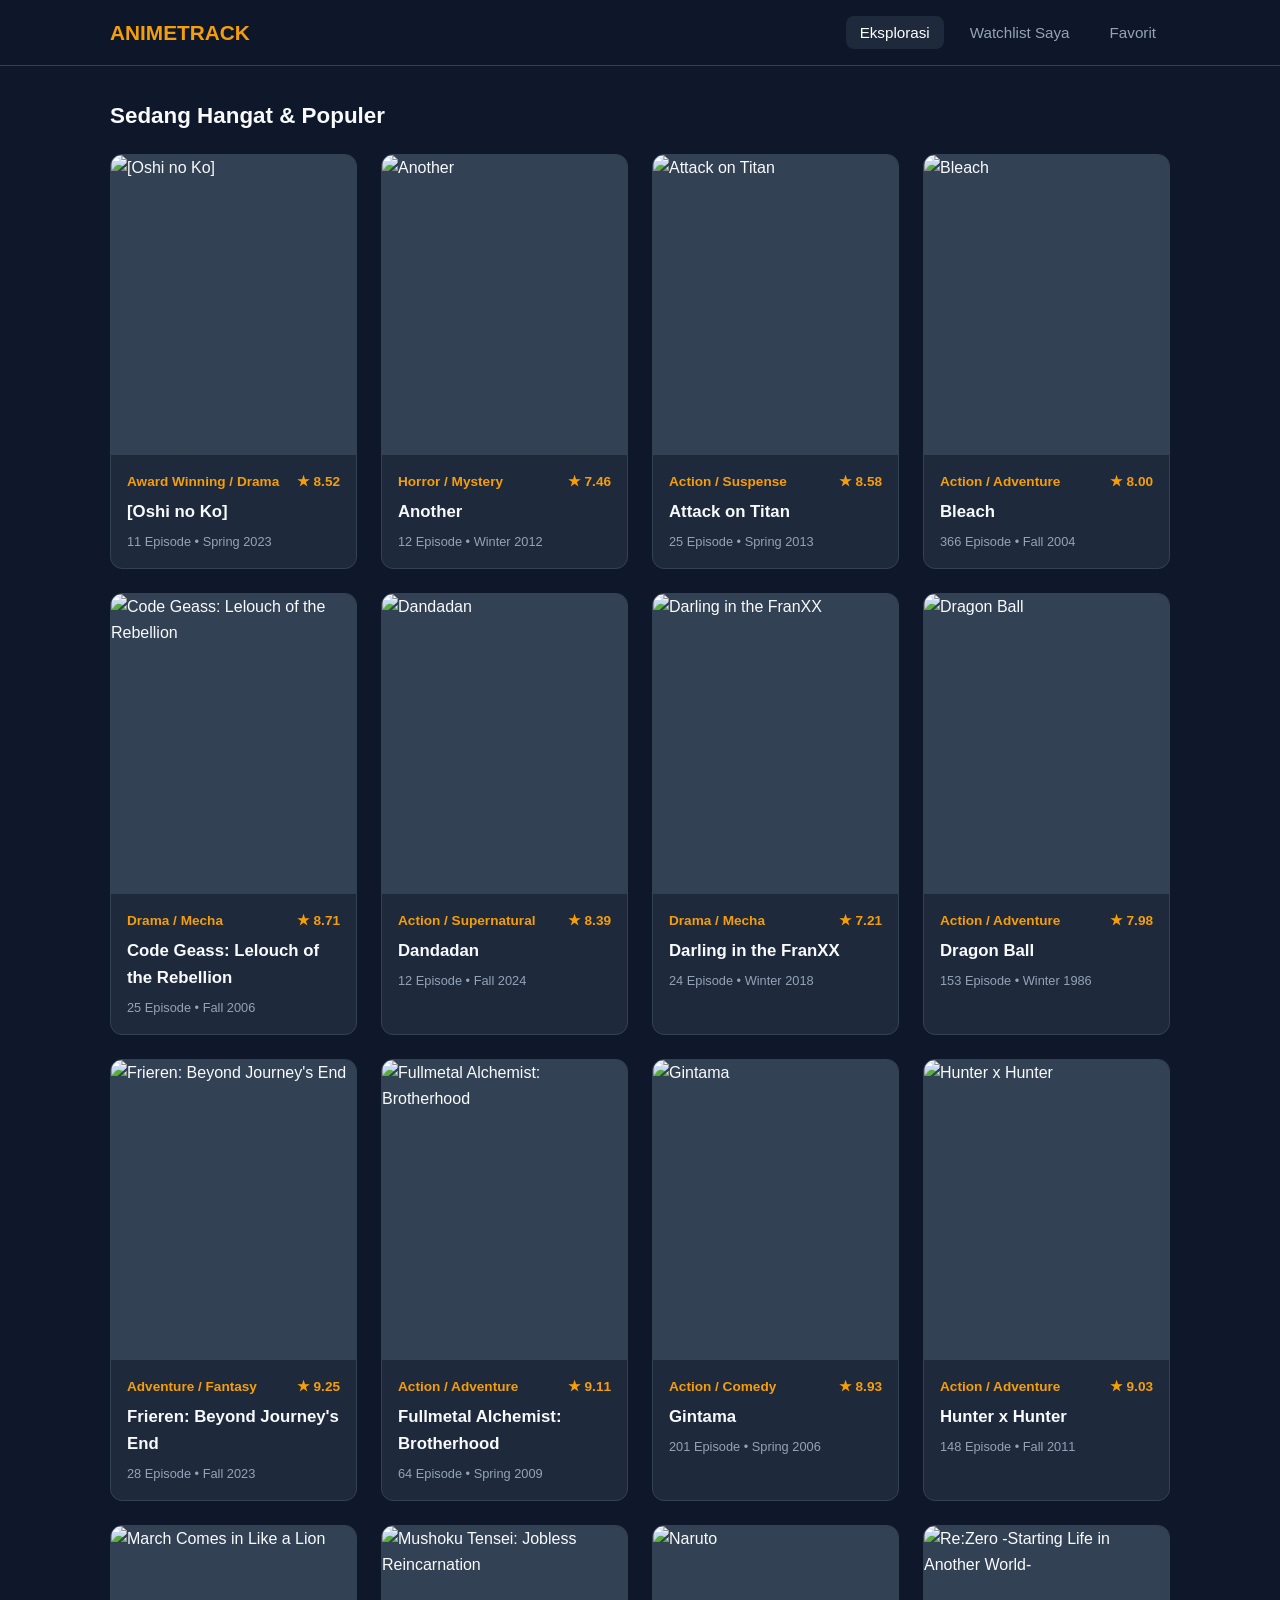
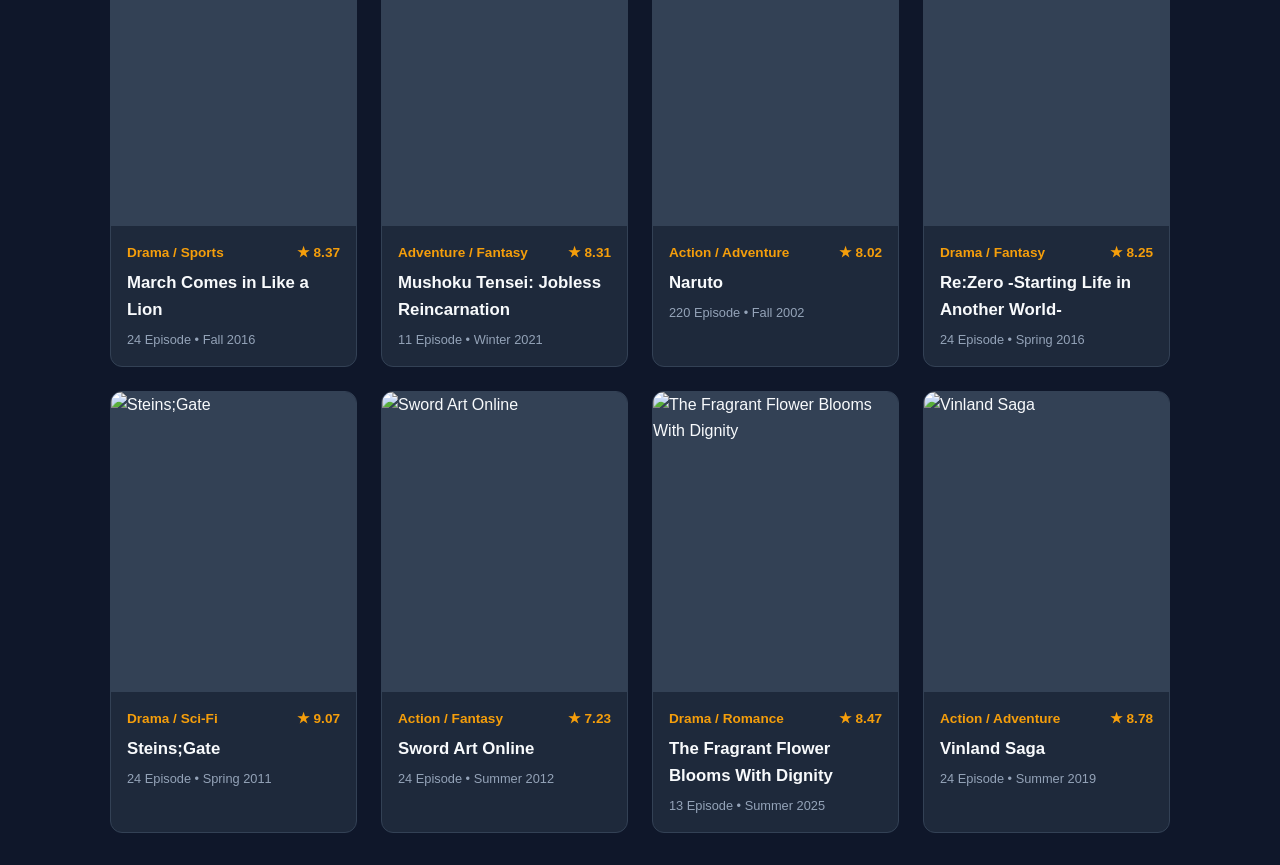
==== watchlist-tracker/index.html @ 8bd9f20f "Hapus Favorit + Rapihin" ====
<!DOCTYPE html>
<html lang="id">
<head>
  <meta charset="UTF-8">
  <meta name="viewport" content="width=device-width, initial-scale=1.0">
  <title>Watchlist Tracker - Eksplorasi</title>
  <link rel="stylesheet" href="css/style.css">
</head>
<body>

  <nav class="navbar">
    <div class="nav-container">
      <a href="index.html" class="nav-logo">ANIMETRACK</a>
      <ul class="nav-links">
        <li><a href="index.html" class="active">Eksplorasi</a></li>
        <li><a href="watchlist.html">Watchlist Saya</a></li>
       <li><a href="favorit.html">Favorit</a></li>
      </ul>
    </div>
  </nav>

  <main class="main-container">
    <h2 class="section-title">Sedang Hangat & Populer</h2>
    
    <div class="media-grid">
      <!-- Item 1 -->
       <div class="media-card">
        <img src="https://i.pinimg.com/736x/aa/77/c6/aa77c66dd9384df19418d5dedf07f4fb.jpg" alt="[Oshi no Ko]" class="media-poster">
        <div class="media-info">
          <div class="media-meta">
            <span>Award Winning / Drama</span>
            <span>★ 8.52</span>
          </div>
          <h3 class="media-title">[Oshi no Ko]</h3>
          <p class="media-genre">11 Episode • Spring 2023</p>
        </div>
      </div>

      <!-- Item 2 -->
       <div class="media-card">
        <img src="https://i.pinimg.com/1200x/be/28/8d/be288d036d93e00086b3f38eedee2e8c.jpg" alt="Another" class="media-poster">
        <div class="media-info">
          <div class="media-meta">
            <span>Horror / Mystery</span>
            <span>★ 7.46</span>
          </div>
          <h3 class="media-title">Another</h3>
          <p class="media-genre">12 Episode • Winter 2012</p>
        </div>
      </div>

      <!-- Item 3 -->
       <div class="media-card">
        <img src="https://i.pinimg.com/1200x/c9/09/17/c90917b30601fc190276231ed437443e.jpg" alt="Attack on Titan" class="media-poster">
        <div class="media-info">
          <div class="media-meta">
            <span>Action / Suspense</span>
            <span>★ 8.58</span>
          </div>
          <h3 class="media-title">Attack on Titan</h3>
          <p class="media-genre">25 Episode • Spring 2013</p>
        </div>
      </div>

      <!-- Item 4 -->
       <div class="media-card">
        <img src="https://i.pinimg.com/736x/a4/ab/91/a4ab910abacbc21761ae5658cbaa50c5.jpg" alt="Bleach" class="media-poster">
        <div class="media-info">
          <div class="media-meta">
            <span>Action / Adventure</span>
            <span>★ 8.00</span>
          </div>
          <h3 class="media-title">Bleach</h3>
          <p class="media-genre">366 Episode • Fall 2004</p>
        </div>
      </div>

      <!-- Item 5 -->
       <div class="media-card">
        <img src="https://i.pinimg.com/736x/56/cb/31/56cb31e518b64ea71a60ab7f1210f60e.jpg" alt="Code Geass: Lelouch of the Rebellion" class="media-poster">
        <div class="media-info">
          <div class="media-meta">
            <span>Drama / Mecha</span>
            <span>★ 8.71</span>
          </div>
          <h3 class="media-title">Code Geass: Lelouch of the Rebellion</h3>
          <p class="media-genre">25 Episode • Fall 2006</p>
        </div>
      </div>

      <!-- Item 6 -->
       <div class="media-card">
        <img src="https://i.pinimg.com/736x/06/a6/24/06a62478132be7ed557ae27b14ae2fba.jpg" alt="Dandadan" class="media-poster">
        <div class="media-info">
          <div class="media-meta">
            <span>Action / Supernatural</span>
            <span>★ 8.39</span>
          </div>
          <h3 class="media-title">Dandadan</h3>
          <p class="media-genre">12 Episode • Fall 2024</p>
        </div>
      </div>

      <!-- Item 7 -->
       <div class="media-card">
        <img src="https://i.pinimg.com/736x/b8/52/b8/b852b8404c5437735741cf02159118e3.jpg" alt="Darling in the FranXX" class="media-poster">
        <div class="media-info">
          <div class="media-meta">
            <span>Drama / Mecha</span>
            <span>★ 7.21</span>
          </div>
          <h3 class="media-title">Darling in the FranXX</h3>
          <p class="media-genre">24 Episode • Winter 2018</p>
        </div>
      </div>

      <!-- Item 8 -->
       <div class="media-card">
        <img src="https://i.pinimg.com/1200x/92/b3/95/92b395bf405dcec2c942de65a085e041.jpg" alt="Dragon Ball" class="media-poster">
        <div class="media-info">
          <div class="media-meta">
            <span>Action / Adventure</span>
            <span>★ 7.98</span>
          </div>
          <h3 class="media-title">Dragon Ball</h3>
          <p class="media-genre">153 Episode • Winter 1986</p>
        </div>
      </div>

      <!-- Item 9 -->
       <div class="media-card">
        <img src="https://i.pinimg.com/736x/ae/b8/1e/aeb81e901a22cd9b814671e1a4007c79.jpg" alt="Frieren: Beyond Journey's End" class="media-poster">
        <div class="media-info">
          <div class="media-meta">
            <span>Adventure / Fantasy</span>
            <span>★ 9.25</span>
          </div>
          <h3 class="media-title">Frieren: Beyond Journey's End</h3>
          <p class="media-genre">28 Episode • Fall 2023</p>
        </div>
      </div>

      <!-- Item 10 -->
       <div class="media-card">
        <img src="https://i.pinimg.com/1200x/3c/e4/5f/3ce45fd76df1d0a9b7b001cceb9e6c92.jpg" alt="Fullmetal Alchemist: Brotherhood" class="media-poster">
        <div class="media-info">
          <div class="media-meta">
            <span>Action / Adventure</span>
            <span>★ 9.11</span>
          </div>
          <h3 class="media-title">Fullmetal Alchemist: Brotherhood</h3>
          <p class="media-genre">64 Episode • Spring 2009</p>
        </div>
      </div>

      <!-- Item 11 -->
       <div class="media-card">
        <img src="https://i.pinimg.com/1200x/6c/6e/a9/6c6ea9de2cdd9e11488a8279fb45b792.jpg" alt="Gintama" class="media-poster">
        <div class="media-info">
          <div class="media-meta">
            <span>Action / Comedy</span>
            <span>★ 8.93</span>
          </div>
          <h3 class="media-title">Gintama</h3>
          <p class="media-genre">201 Episode • Spring 2006</p>
        </div>
      </div>

       <!-- Item 12 -->
       <div class="media-card">
        <img src="https://i.pinimg.com/736x/c8/fc/d4/c8fcd46fd43e340af7e74c7443515e2c.jpg" alt="Hunter x Hunter" class="media-poster">
        <div class="media-info">
          <div class="media-meta">
            <span>Action / Adventure</span>
            <span>★ 9.03</span>
          </div>
          <h3 class="media-title">Hunter x Hunter</h3>
          <p class="media-genre">148 Episode • Fall 2011</p>
        </div>
      </div>

      <!-- Item 13 -->
      <div class="media-card">
        <img src="https://i.pinimg.com/736x/48/2d/38/482d38b4f2131005b533d2ee5f79e6d3.jpg" alt="March Comes in Like a Lion" class="media-poster">
        <div class="media-info">
          <div class="media-meta">
            <span>Drama / Sports</span>
            <span>★ 8.37</span>
          </div>
          <h3 class="media-title">March Comes in Like a Lion</h3>
          <p class="media-genre">24 Episode • Fall 2016</p>
        </div>
      </div>

      <!-- Item 14 -->
       <div class="media-card">
        <img src="https://i.pinimg.com/736x/00/19/a9/0019a9784160259e87c54f0774e22974.jpg" alt="Mushoku Tensei: Jobless Reincarnation" class="media-poster">
        <div class="media-info">
          <div class="media-meta">
            <span>Adventure / Fantasy</span>
            <span>★ 8.31</span>
          </div>
          <h3 class="media-title">Mushoku Tensei: Jobless Reincarnation</h3>
          <p class="media-genre">11 Episode • Winter 2021</p>
        </div>
      </div>
       
      <!-- Item 15 -->
       <div class="media-card">
        <img src="https://i.pinimg.com/736x/43/d6/7b/43d67b0ac2bed4de021646eb3ead2028.jpg" alt="Naruto" class="media-poster">
        <div class="media-info">
          <div class="media-meta">
            <span>Action / Adventure</span>
            <span>★ 8.02</span>
          </div>
          <h3 class="media-title">Naruto</h3>
          <p class="media-genre">220 Episode • Fall 2002</p>
        </div>
      </div>

      <!-- Item 16 -->
       <div class="media-card">
        <img src="https://i.pinimg.com/736x/9c/00/8a/9c008a2fa5d15280a18b0bf271efa182.jpg" alt="Re:Zero -Starting Life in Another World-" class="media-poster">
        <div class="media-info">
          <div class="media-meta">
            <span>Drama / Fantasy</span>
            <span>★ 8.25</span>
          </div>
          <h3 class="media-title">Re:Zero -Starting Life in Another World-</h3>
          <p class="media-genre">24 Episode • Spring 2016</p>
        </div>
      </div>

      <!-- Item 17 -->
       <div class="media-card">
        <img src="https://i.pinimg.com/736x/3e/d0/84/3ed0849928323ed387555b4b8f4c7301.jpg" alt="Steins;Gate" class="media-poster">
        <div class="media-info">
          <div class="media-meta">
            <span>Drama / Sci-Fi</span>
            <span>★ 9.07</span>
          </div>
          <h3 class="media-title">Steins;Gate</h3>
          <p class="media-genre">24 Episode • Spring 2011</p>
        </div>
      </div>

      <!-- Item 18 -->
       <div class="media-card">
        <img src="https://i.pinimg.com/1200x/c6/d7/b8/c6d7b84d4582a1d3e6dd4be9d12de5ee.jpg" alt="Sword Art Online" class="media-poster">
        <div class="media-info">
          <div class="media-meta">
            <span>Action / Fantasy</span>
            <span>★ 7.23</span>
          </div>
          <h3 class="media-title">Sword Art Online</h3>
          <p class="media-genre">24 Episode • Summer 2012</p>
        </div>
      </div>

      <!-- Item 19 -->
       <div class="media-card">
        <img src="https://i.pinimg.com/736x/14/5d/aa/145daaad63b29b5d62d098ceecbc3e0e.jpg" alt="The Fragrant Flower Blooms With Dignity" class="media-poster">
        <div class="media-info">
          <div class="media-meta">
            <span>Drama / Romance</span>
            <span>★ 8.47</span>
          </div>
          <h3 class="media-title">The Fragrant Flower Blooms With Dignity</h3>
          <p class="media-genre">13 Episode • Summer 2025</p>
        </div>
      </div>

      <!-- Item 20 -->
       <div class="media-card">
        <img src="https://i.pinimg.com/736x/15/fa/c7/15fac7573576bc7579f95f52d6b31401.jpg" alt="Vinland Saga" class="media-poster">
        <div class="media-info">
          <div class="media-meta">
            <span>Action / Adventure</span>
            <span>★ 8.78</span>
          </div>
          <h3 class="media-title">Vinland Saga</h3>
          <p class="media-genre">24 Episode • Summer 2019</p>
        </div>
      </div>

    </div>
  </main>

</body>
</html>
---- watchlist-tracker/css/style.css ----
:root {
  --bg-body: #0f172a;
  --bg-card: #1e293b;
  --bg-card-hover: #334155;
  --primary: #f59e0b;
  --primary-hover: #d97706;
  --text-main: #f8fafc;
  --text-muted: #94a3b8;
  --border: #334155;
  --status-watching: #38bdf8;
  --status-completed: #4ade80;
  --status-plan: #a78bfa;
  --radius: 12px;
}

* {
  margin: 0;
  padding: 0;
  box-sizing: border-box;
  font-family: -apple-system, BlinkMacSystemFont, "Segoe UI", Roboto, sans-serif;
}

body {
  background-color: var(--bg-body);
  color: var(--text-main);
  line-height: 1.6;
}

/* Navbar */
.navbar {
  background-color: rgba(15, 23, 42, 0.95);
  border-bottom: 1px solid var(--border);
  position: sticky;
  top: 0;
  z-index: 50;
}

.nav-container {
  max-width: 1100px;
  margin: 0 auto;
  padding: 16px 20px;
  display: flex;
  justify-content: space-between;
  align-items: center;
}

.nav-logo {
  font-size: 1.3rem;
  font-weight: 800;
  color: var(--primary);
  text-decoration: none;
}

.nav-links {
  display: flex;
  list-style: none;
  gap: 12px;
}

.nav-links a {
  text-decoration: none;
  color: var(--text-muted);
  font-weight: 500;
  font-size: 0.95rem;
  padding: 8px 14px;
  border-radius: 8px;
  transition: all 0.2s;
}

.nav-links a:hover,
.nav-links a.active {
  color: #fff;
  background-color: var(--bg-card);
}

.main-container {
  max-width: 1100px;
  margin: 32px auto;
  padding: 0 20px;
}

.section-title {
  font-size: 1.4rem;
  font-weight: 700;
  margin-bottom: 20px;
}

/* Card Grid (Katalog) */
.media-grid {
  display: grid;
  grid-template-columns: repeat(auto-fill, minmax(220px, 1fr));
  gap: 24px;
}

.media-card {
  background: var(--bg-card);
  border-radius: var(--radius);
  overflow: hidden;
  border: 1px solid var(--border);
  transition: transform 0.2s, box-shadow 0.2s;
  text-decoration: none;
  color: inherit;
  display: flex;
  flex-direction: column;
}

.media-card:hover {
  transform: translateY(-4px);
  box-shadow: 0 10px 20px rgba(0, 0, 0, 0.3);
}

.media-poster {
  width: 100%;
  height: 300px;
  object-fit: cover;
  background-color: #334155;
}

.media-info {
  padding: 16px;
  flex-grow: 1;
}

.media-meta {
  display: flex;
  justify-content: space-between;
  font-size: 0.85rem;
  color: var(--primary);
  font-weight: 700;
  margin-bottom: 6px;
}

.media-title {
  font-size: 1.05rem;
  font-weight: 600;
  margin-bottom: 6px;
}

.media-genre {
  font-size: 0.8rem;
  color: var(--text-muted);
}

/* Detail Page Layout */
.detail-layout {
  display: grid;
  grid-template-columns: 320px 1fr;
  gap: 36px;
  background: var(--bg-card);
  padding: 32px;
  border-radius: var(--radius);
  border: 1px solid var(--border);
}

.detail-poster {
  width: 100%;
  height: 440px;
  object-fit: cover;
  border-radius: 8px;
}

.detail-title {
  font-size: 2rem;
  font-weight: 800;
  margin-bottom: 8px;
}

.detail-meta-row {
  display: flex;
  gap: 16px;
  font-size: 0.9rem;
  color: var(--text-muted);
  margin-bottom: 20px;
}

.detail-synopsis {
  color: #cbd5e1;
  margin-bottom: 24px;
}

.cast-title {
  font-weight: 600;
  margin-bottom: 12px;
}

.cast-grid {
  display: flex;
  gap: 16px;
  margin-bottom: 28px;
  flex-wrap: wrap;
}

.cast-item {
  font-size: 0.85rem;
  background: #334155;
  padding: 6px 12px;
  border-radius: 20px;
}

/* Table Style (Watchlist) */
.table-container {
  background: var(--bg-card);
  border-radius: var(--radius);
  border: 1px solid var(--border);
  overflow-x: auto;
}

.watchlist-table {
  width: 100%;
  border-collapse: collapse;
  font-size: 0.95rem;
}

.watchlist-table th,
.watchlist-table td {
  padding: 14px 20px;
  border-bottom: 1px solid var(--border);
  text-align: left;
}

.watchlist-table th {
  background: #0f172a;
  color: var(--text-muted);
  font-weight: 600;
}

.status-badge {
  padding: 4px 10px;
  border-radius: 20px;
  font-size: 0.8rem;
  font-weight: 600;
}

.badge-watching { background: rgba(56, 189, 248, 0.15); color: var(--status-watching); }
.badge-completed { background: rgba(74, 222, 128, 0.15); color: var(--status-completed); }
.badge-plan { background: rgba(167, 139, 250, 0.15); color: var(--status-plan); }

.btn {
  display: inline-block;
  padding: 10px 18px;
  font-size: 0.9rem;
  font-weight: 600;
  border-radius: 8px;
  border: none;
  cursor: pointer;
  text-decoration: none;
}

.btn-primary { background: var(--primary); color: #000; }
.btn-primary:hover { background: var(--primary-hover); }

@media (max-width: 768px) {
  .detail-layout { grid-template-columns: 1fr; }
}
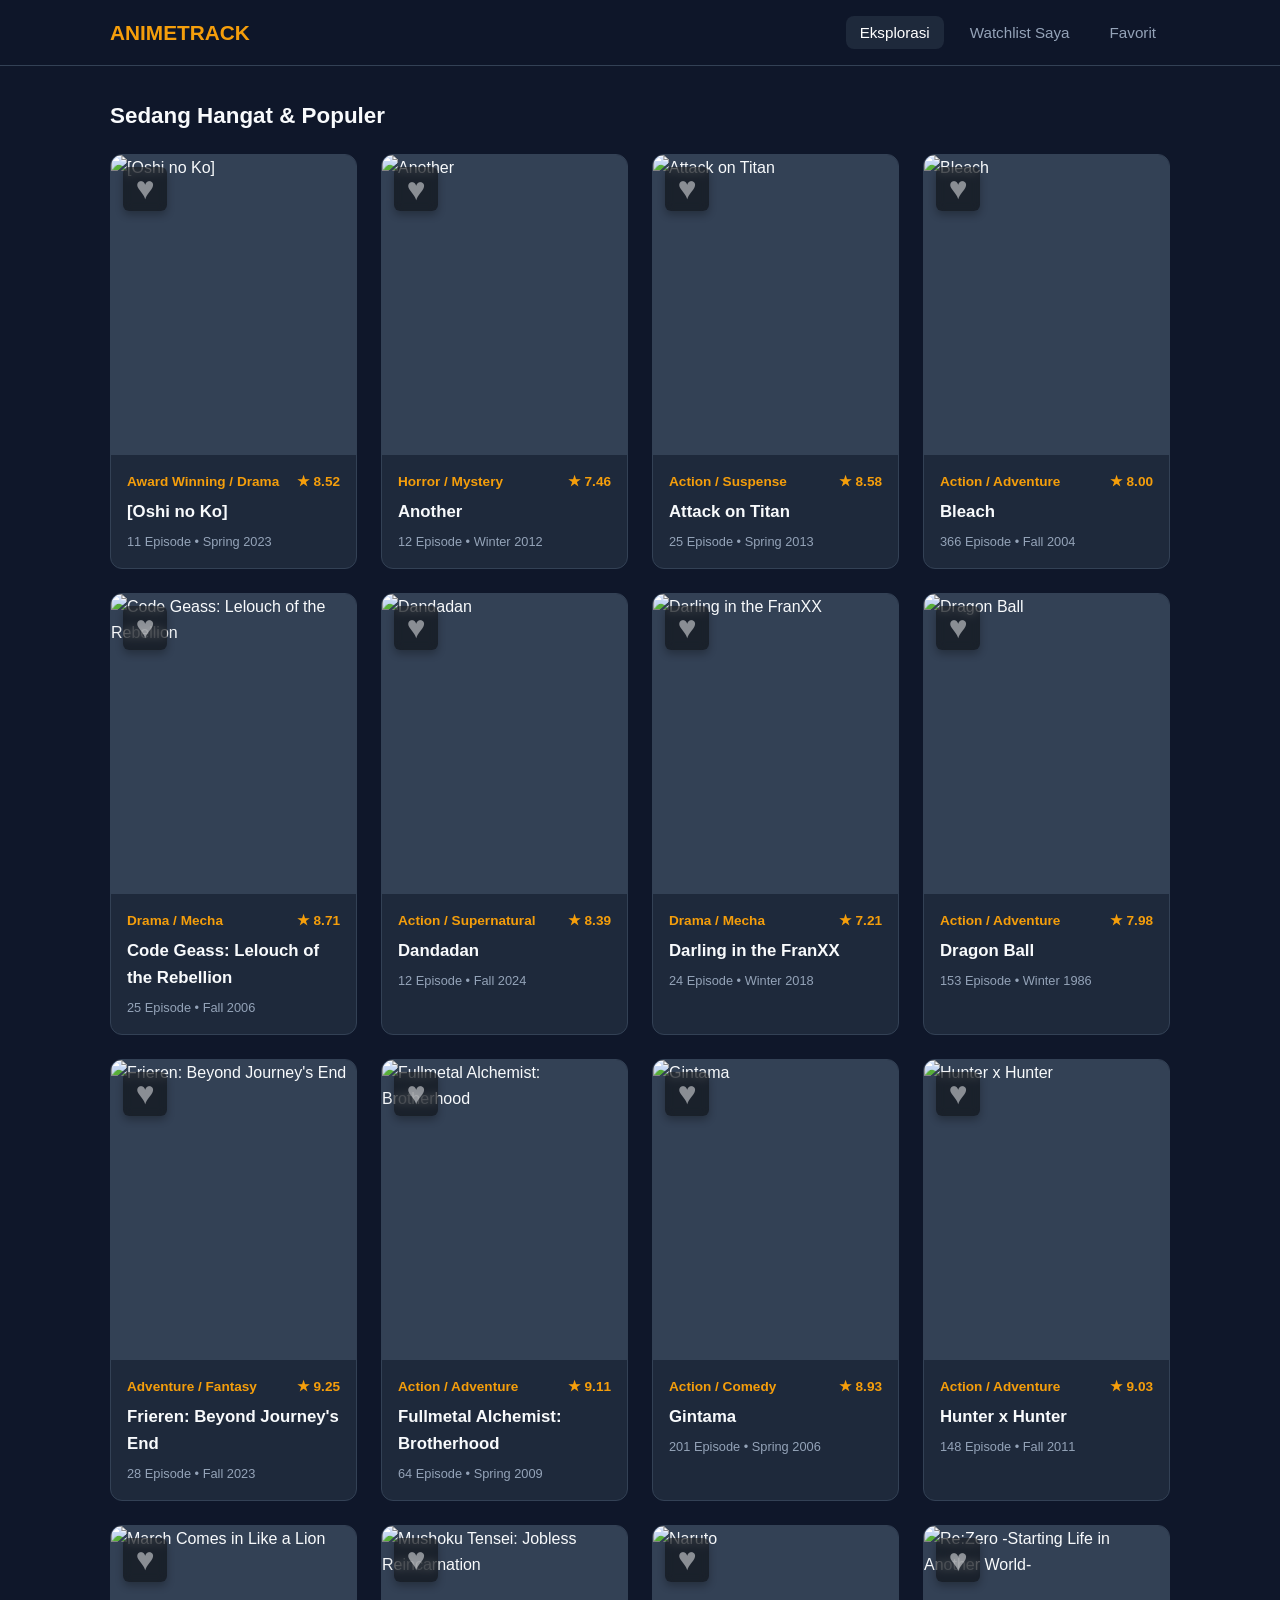
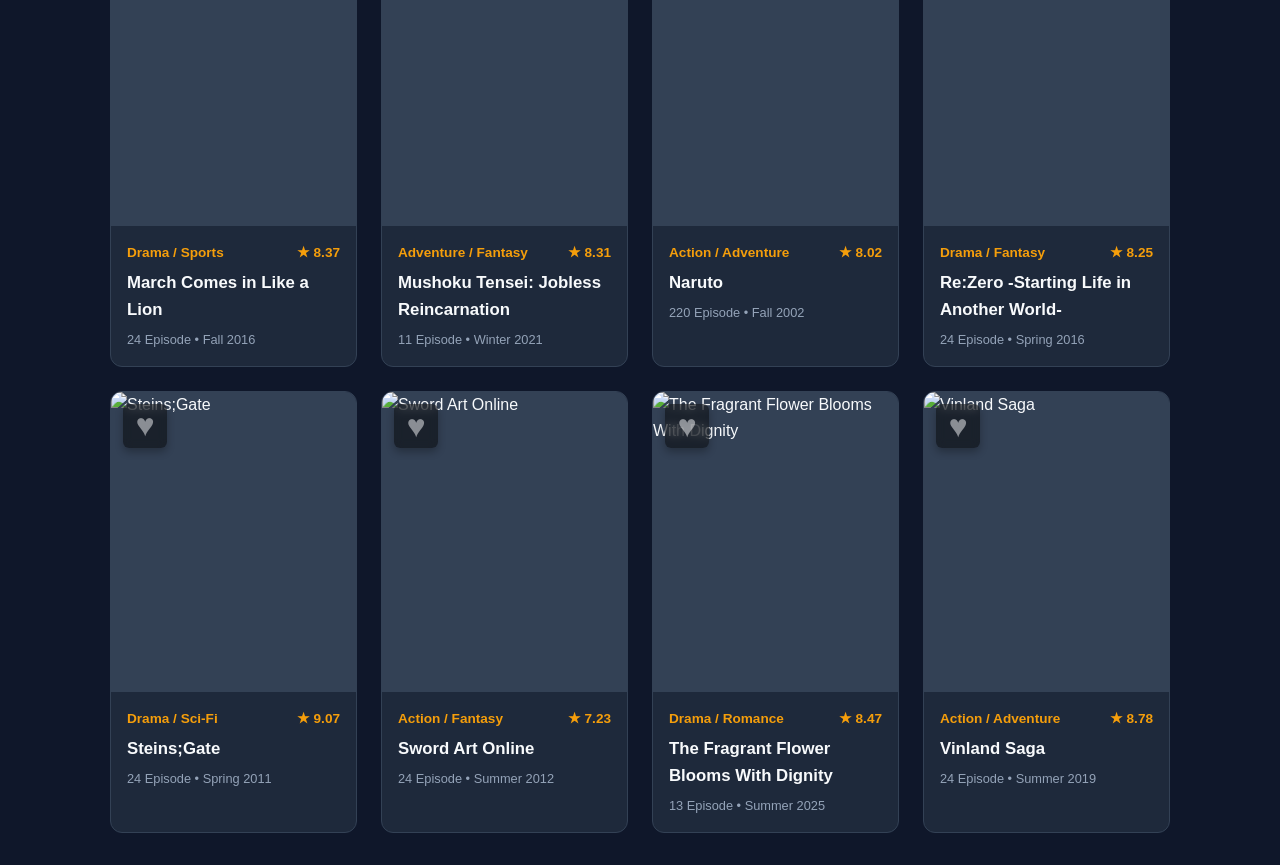
==== commit 0ce022a4: "Menambahkan Fitur Favorit" ====
--- a/watchlist-tracker/index.html
+++ b/watchlist-tracker/index.html
@@ -25,6 +25,7 @@
     <div class="media-grid">
       <!-- Item 1 -->
        <div class="media-card">
+        <span class="badge-favorite">♥</span>
         <img src="https://i.pinimg.com/736x/aa/77/c6/aa77c66dd9384df19418d5dedf07f4fb.jpg" alt="[Oshi no Ko]" class="media-poster">
         <div class="media-info">
           <div class="media-meta">
@@ -38,6 +39,7 @@
 
       <!-- Item 2 -->
        <div class="media-card">
+        <span class="badge-favorite">♥</span>
         <img src="https://i.pinimg.com/1200x/be/28/8d/be288d036d93e00086b3f38eedee2e8c.jpg" alt="Another" class="media-poster">
         <div class="media-info">
           <div class="media-meta">
@@ -51,6 +53,7 @@
 
       <!-- Item 3 -->
        <div class="media-card">
+        <span class="badge-favorite">♥</span>
         <img src="https://i.pinimg.com/1200x/c9/09/17/c90917b30601fc190276231ed437443e.jpg" alt="Attack on Titan" class="media-poster">
         <div class="media-info">
           <div class="media-meta">
@@ -64,6 +67,7 @@
 
       <!-- Item 4 -->
        <div class="media-card">
+        <span class="badge-favorite">♥</span>
         <img src="https://i.pinimg.com/736x/a4/ab/91/a4ab910abacbc21761ae5658cbaa50c5.jpg" alt="Bleach" class="media-poster">
         <div class="media-info">
           <div class="media-meta">
@@ -77,6 +81,7 @@
 
       <!-- Item 5 -->
        <div class="media-card">
+        <span class="badge-favorite">♥</span>
         <img src="https://i.pinimg.com/736x/56/cb/31/56cb31e518b64ea71a60ab7f1210f60e.jpg" alt="Code Geass: Lelouch of the Rebellion" class="media-poster">
         <div class="media-info">
           <div class="media-meta">
@@ -90,6 +95,7 @@
 
       <!-- Item 6 -->
        <div class="media-card">
+        <span class="badge-favorite">♥</span>
         <img src="https://i.pinimg.com/736x/06/a6/24/06a62478132be7ed557ae27b14ae2fba.jpg" alt="Dandadan" class="media-poster">
         <div class="media-info">
           <div class="media-meta">
@@ -103,6 +109,7 @@
 
       <!-- Item 7 -->
        <div class="media-card">
+        <span class="badge-favorite">♥</span>
         <img src="https://i.pinimg.com/736x/b8/52/b8/b852b8404c5437735741cf02159118e3.jpg" alt="Darling in the FranXX" class="media-poster">
         <div class="media-info">
           <div class="media-meta">
@@ -116,6 +123,7 @@
 
       <!-- Item 8 -->
        <div class="media-card">
+        <span class="badge-favorite">♥</span>
         <img src="https://i.pinimg.com/1200x/92/b3/95/92b395bf405dcec2c942de65a085e041.jpg" alt="Dragon Ball" class="media-poster">
         <div class="media-info">
           <div class="media-meta">
@@ -129,6 +137,7 @@
 
       <!-- Item 9 -->
        <div class="media-card">
+        <span class="badge-favorite">♥</span>
         <img src="https://i.pinimg.com/736x/ae/b8/1e/aeb81e901a22cd9b814671e1a4007c79.jpg" alt="Frieren: Beyond Journey's End" class="media-poster">
         <div class="media-info">
           <div class="media-meta">
@@ -142,6 +151,7 @@
 
       <!-- Item 10 -->
        <div class="media-card">
+        <span class="badge-favorite">♥</span>
         <img src="https://i.pinimg.com/1200x/3c/e4/5f/3ce45fd76df1d0a9b7b001cceb9e6c92.jpg" alt="Fullmetal Alchemist: Brotherhood" class="media-poster">
         <div class="media-info">
           <div class="media-meta">
@@ -155,6 +165,7 @@
 
       <!-- Item 11 -->
        <div class="media-card">
+        <span class="badge-favorite">♥</span>
         <img src="https://i.pinimg.com/1200x/6c/6e/a9/6c6ea9de2cdd9e11488a8279fb45b792.jpg" alt="Gintama" class="media-poster">
         <div class="media-info">
           <div class="media-meta">
@@ -168,6 +179,7 @@
 
        <!-- Item 12 -->
        <div class="media-card">
+        <span class="badge-favorite">♥</span>
         <img src="https://i.pinimg.com/736x/c8/fc/d4/c8fcd46fd43e340af7e74c7443515e2c.jpg" alt="Hunter x Hunter" class="media-poster">
         <div class="media-info">
           <div class="media-meta">
@@ -181,6 +193,7 @@
 
       <!-- Item 13 -->
       <div class="media-card">
+        <span class="badge-favorite">♥</span>
         <img src="https://i.pinimg.com/736x/48/2d/38/482d38b4f2131005b533d2ee5f79e6d3.jpg" alt="March Comes in Like a Lion" class="media-poster">
         <div class="media-info">
           <div class="media-meta">
@@ -194,6 +207,7 @@
 
       <!-- Item 14 -->
        <div class="media-card">
+        <span class="badge-favorite">♥</span>
         <img src="https://i.pinimg.com/736x/00/19/a9/0019a9784160259e87c54f0774e22974.jpg" alt="Mushoku Tensei: Jobless Reincarnation" class="media-poster">
         <div class="media-info">
           <div class="media-meta">
@@ -207,6 +221,7 @@
        
       <!-- Item 15 -->
        <div class="media-card">
+        <span class="badge-favorite">♥</span>
         <img src="https://i.pinimg.com/736x/43/d6/7b/43d67b0ac2bed4de021646eb3ead2028.jpg" alt="Naruto" class="media-poster">
         <div class="media-info">
           <div class="media-meta">
@@ -220,6 +235,7 @@
 
       <!-- Item 16 -->
        <div class="media-card">
+        <span class="badge-favorite">♥</span>
         <img src="https://i.pinimg.com/736x/9c/00/8a/9c008a2fa5d15280a18b0bf271efa182.jpg" alt="Re:Zero -Starting Life in Another World-" class="media-poster">
         <div class="media-info">
           <div class="media-meta">
@@ -233,6 +249,7 @@
 
       <!-- Item 17 -->
        <div class="media-card">
+        <span class="badge-favorite">♥</span>
         <img src="https://i.pinimg.com/736x/3e/d0/84/3ed0849928323ed387555b4b8f4c7301.jpg" alt="Steins;Gate" class="media-poster">
         <div class="media-info">
           <div class="media-meta">
@@ -246,6 +263,7 @@
 
       <!-- Item 18 -->
        <div class="media-card">
+        <span class="badge-favorite">♥</span>
         <img src="https://i.pinimg.com/1200x/c6/d7/b8/c6d7b84d4582a1d3e6dd4be9d12de5ee.jpg" alt="Sword Art Online" class="media-poster">
         <div class="media-info">
           <div class="media-meta">
@@ -259,6 +277,7 @@
 
       <!-- Item 19 -->
        <div class="media-card">
+        <span class="badge-favorite">♥</span>
         <img src="https://i.pinimg.com/736x/14/5d/aa/145daaad63b29b5d62d098ceecbc3e0e.jpg" alt="The Fragrant Flower Blooms With Dignity" class="media-poster">
         <div class="media-info">
           <div class="media-meta">
@@ -272,6 +291,7 @@
 
       <!-- Item 20 -->
        <div class="media-card">
+        <span class="badge-favorite">♥</span>
         <img src="https://i.pinimg.com/736x/15/fa/c7/15fac7573576bc7579f95f52d6b31401.jpg" alt="Vinland Saga" class="media-poster">
         <div class="media-info">
           <div class="media-meta">
--- a/watchlist-tracker/css/style.css
+++ b/watchlist-tracker/css/style.css
@@ -251,4 +251,39 @@
 
 @media (max-width: 768px) {
   .detail-layout { grid-template-columns: 1fr; }
-} +} 
+
+.media-card {
+  position: relative;
+  overflow: hidden; 
+}
+.badge-favorite {
+  position: absolute;
+  top: 12px;
+  left: 12px;
+  z-index: 2;
+
+  display: flex;
+  align-items: center;
+  justify-content: center;
+  width: 44px;             
+  height: 44px;
+  border-radius: 6px;      
+  background: rgba(0, 0, 0, 0.7); 
+  backdrop-filter: blur(4px);
+  color: #b0b0b0;          
+  font-size: 32px;          
+  box-shadow: 0 4px 8px rgba(0, 0, 0, 0.4);
+
+  opacity: 0.7;
+
+  cursor: pointer;         
+  user-select: none;        
+  -webkit-user-select: none;
+  transition: transform 0.2s ease, background 0.2s ease;
+}
+
+.badge-favorite:hover {
+  transform: scale(1.05);   
+  background: rgba(0, 0, 0, 0.85);
+}
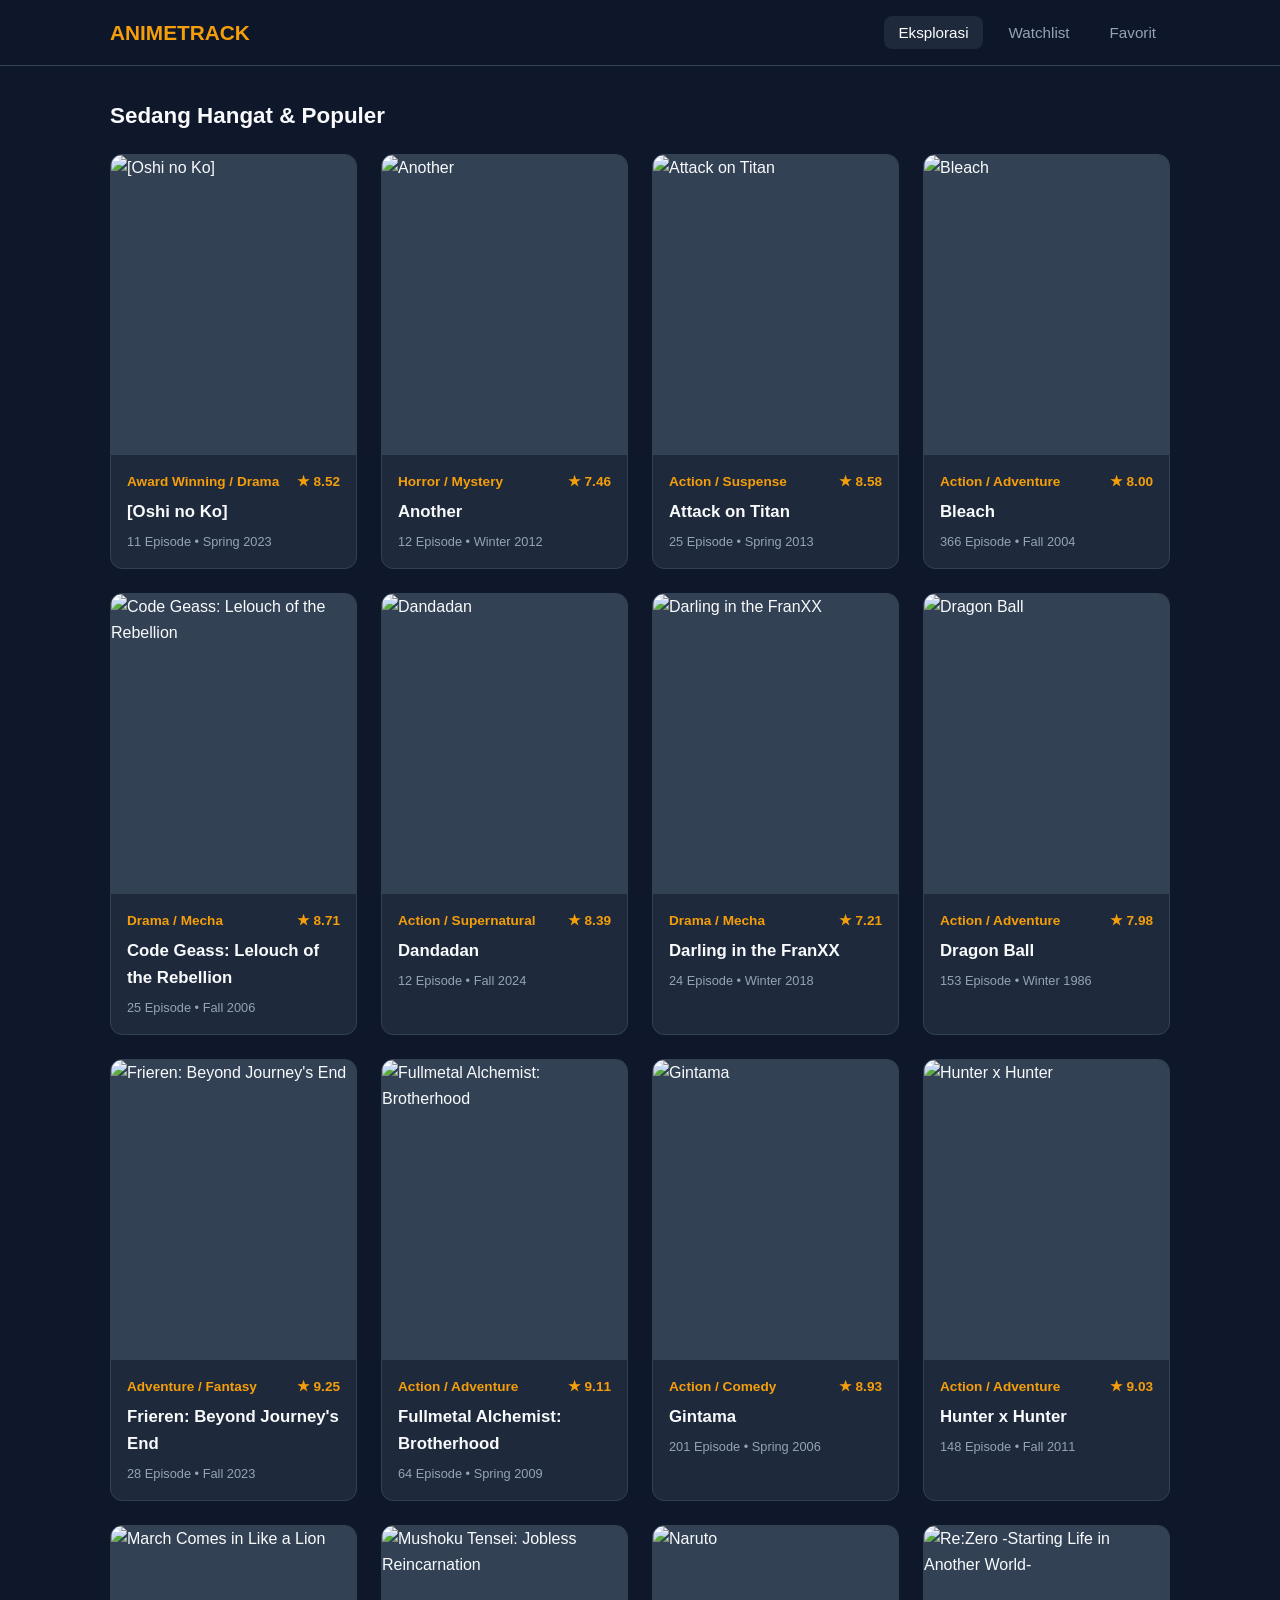
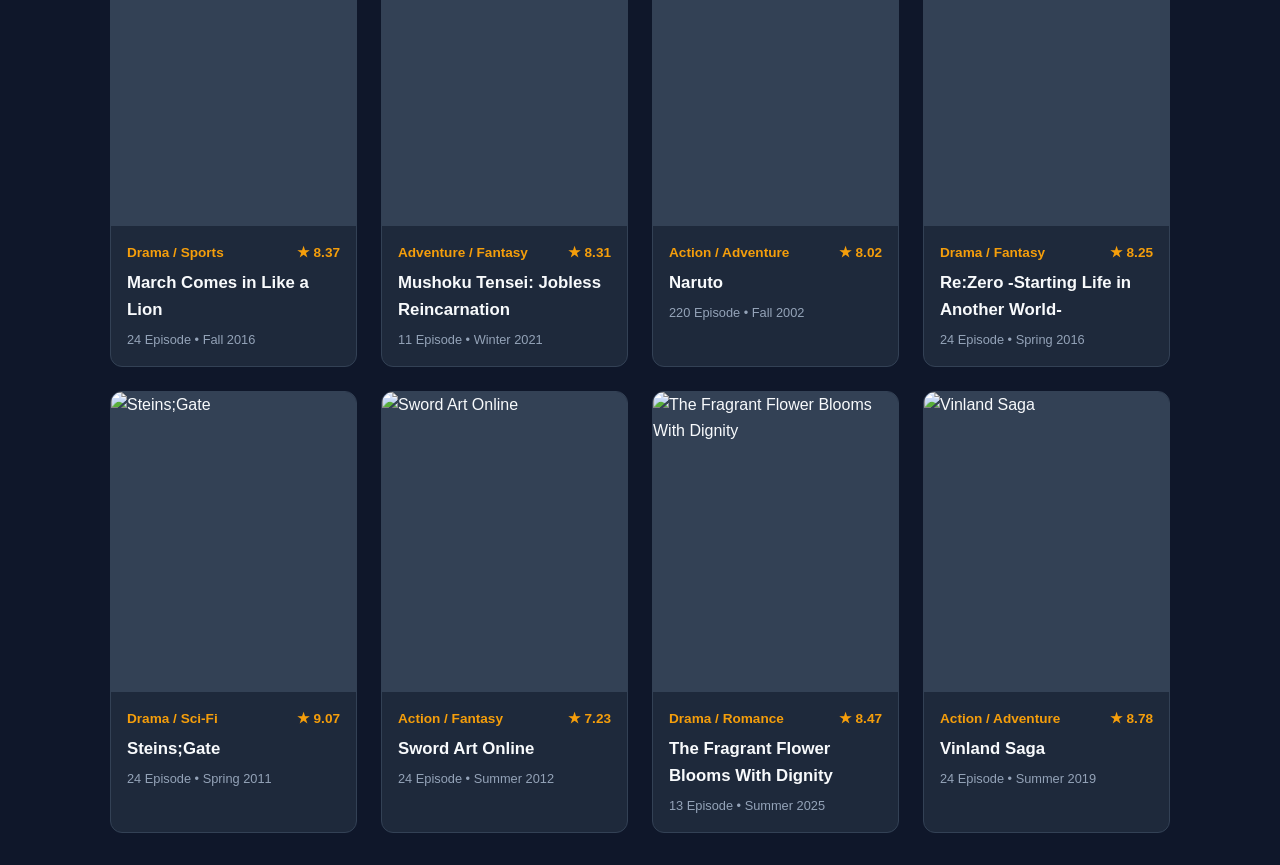
==== commit 6708053a: "tambah halaman 2" ====
--- a/watchlist-tracker/index.html
+++ b/watchlist-tracker/index.html
@@ -13,7 +13,7 @@
       <a href="index.html" class="nav-logo">ANIMETRACK</a>
       <ul class="nav-links">
         <li><a href="index.html" class="active">Eksplorasi</a></li>
-        <li><a href="watchlist.html">Watchlist Saya</a></li>
+        <li><a href="watchlist.html">Watchlist</a></li>
        <li><a href="favorit.html">Favorit</a></li>
       </ul>
     </div>
@@ -25,7 +25,6 @@
     <div class="media-grid">
       <!-- Item 1 -->
        <div class="media-card">
-        <span class="badge-favorite">♥</span>
         <img src="https://i.pinimg.com/736x/aa/77/c6/aa77c66dd9384df19418d5dedf07f4fb.jpg" alt="[Oshi no Ko]" class="media-poster">
         <div class="media-info">
           <div class="media-meta">
@@ -39,7 +38,6 @@
 
       <!-- Item 2 -->
        <div class="media-card">
-        <span class="badge-favorite">♥</span>
         <img src="https://i.pinimg.com/1200x/be/28/8d/be288d036d93e00086b3f38eedee2e8c.jpg" alt="Another" class="media-poster">
         <div class="media-info">
           <div class="media-meta">
@@ -53,7 +51,6 @@
 
       <!-- Item 3 -->
        <div class="media-card">
-        <span class="badge-favorite">♥</span>
         <img src="https://i.pinimg.com/1200x/c9/09/17/c90917b30601fc190276231ed437443e.jpg" alt="Attack on Titan" class="media-poster">
         <div class="media-info">
           <div class="media-meta">
@@ -67,7 +64,6 @@
 
       <!-- Item 4 -->
        <div class="media-card">
-        <span class="badge-favorite">♥</span>
         <img src="https://i.pinimg.com/736x/a4/ab/91/a4ab910abacbc21761ae5658cbaa50c5.jpg" alt="Bleach" class="media-poster">
         <div class="media-info">
           <div class="media-meta">
@@ -81,7 +77,6 @@
 
       <!-- Item 5 -->
        <div class="media-card">
-        <span class="badge-favorite">♥</span>
         <img src="https://i.pinimg.com/736x/56/cb/31/56cb31e518b64ea71a60ab7f1210f60e.jpg" alt="Code Geass: Lelouch of the Rebellion" class="media-poster">
         <div class="media-info">
           <div class="media-meta">
@@ -95,7 +90,6 @@
 
       <!-- Item 6 -->
        <div class="media-card">
-        <span class="badge-favorite">♥</span>
         <img src="https://i.pinimg.com/736x/06/a6/24/06a62478132be7ed557ae27b14ae2fba.jpg" alt="Dandadan" class="media-poster">
         <div class="media-info">
           <div class="media-meta">
@@ -109,7 +103,6 @@
 
       <!-- Item 7 -->
        <div class="media-card">
-        <span class="badge-favorite">♥</span>
         <img src="https://i.pinimg.com/736x/b8/52/b8/b852b8404c5437735741cf02159118e3.jpg" alt="Darling in the FranXX" class="media-poster">
         <div class="media-info">
           <div class="media-meta">
@@ -123,7 +116,6 @@
 
       <!-- Item 8 -->
        <div class="media-card">
-        <span class="badge-favorite">♥</span>
         <img src="https://i.pinimg.com/1200x/92/b3/95/92b395bf405dcec2c942de65a085e041.jpg" alt="Dragon Ball" class="media-poster">
         <div class="media-info">
           <div class="media-meta">
@@ -137,7 +129,6 @@
 
       <!-- Item 9 -->
        <div class="media-card">
-        <span class="badge-favorite">♥</span>
         <img src="https://i.pinimg.com/736x/ae/b8/1e/aeb81e901a22cd9b814671e1a4007c79.jpg" alt="Frieren: Beyond Journey's End" class="media-poster">
         <div class="media-info">
           <div class="media-meta">
@@ -151,7 +142,6 @@
 
       <!-- Item 10 -->
        <div class="media-card">
-        <span class="badge-favorite">♥</span>
         <img src="https://i.pinimg.com/1200x/3c/e4/5f/3ce45fd76df1d0a9b7b001cceb9e6c92.jpg" alt="Fullmetal Alchemist: Brotherhood" class="media-poster">
         <div class="media-info">
           <div class="media-meta">
@@ -165,7 +155,6 @@
 
       <!-- Item 11 -->
        <div class="media-card">
-        <span class="badge-favorite">♥</span>
         <img src="https://i.pinimg.com/1200x/6c/6e/a9/6c6ea9de2cdd9e11488a8279fb45b792.jpg" alt="Gintama" class="media-poster">
         <div class="media-info">
           <div class="media-meta">
@@ -179,7 +168,6 @@
 
        <!-- Item 12 -->
        <div class="media-card">
-        <span class="badge-favorite">♥</span>
         <img src="https://i.pinimg.com/736x/c8/fc/d4/c8fcd46fd43e340af7e74c7443515e2c.jpg" alt="Hunter x Hunter" class="media-poster">
         <div class="media-info">
           <div class="media-meta">
@@ -193,7 +181,6 @@
 
       <!-- Item 13 -->
       <div class="media-card">
-        <span class="badge-favorite">♥</span>
         <img src="https://i.pinimg.com/736x/48/2d/38/482d38b4f2131005b533d2ee5f79e6d3.jpg" alt="March Comes in Like a Lion" class="media-poster">
         <div class="media-info">
           <div class="media-meta">
@@ -207,7 +194,6 @@
 
       <!-- Item 14 -->
        <div class="media-card">
-        <span class="badge-favorite">♥</span>
         <img src="https://i.pinimg.com/736x/00/19/a9/0019a9784160259e87c54f0774e22974.jpg" alt="Mushoku Tensei: Jobless Reincarnation" class="media-poster">
         <div class="media-info">
           <div class="media-meta">
@@ -221,7 +207,6 @@
        
       <!-- Item 15 -->
        <div class="media-card">
-        <span class="badge-favorite">♥</span>
         <img src="https://i.pinimg.com/736x/43/d6/7b/43d67b0ac2bed4de021646eb3ead2028.jpg" alt="Naruto" class="media-poster">
         <div class="media-info">
           <div class="media-meta">
@@ -235,7 +220,6 @@
 
       <!-- Item 16 -->
        <div class="media-card">
-        <span class="badge-favorite">♥</span>
         <img src="https://i.pinimg.com/736x/9c/00/8a/9c008a2fa5d15280a18b0bf271efa182.jpg" alt="Re:Zero -Starting Life in Another World-" class="media-poster">
         <div class="media-info">
           <div class="media-meta">
@@ -249,7 +233,6 @@
 
       <!-- Item 17 -->
        <div class="media-card">
-        <span class="badge-favorite">♥</span>
         <img src="https://i.pinimg.com/736x/3e/d0/84/3ed0849928323ed387555b4b8f4c7301.jpg" alt="Steins;Gate" class="media-poster">
         <div class="media-info">
           <div class="media-meta">
@@ -263,7 +246,6 @@
 
       <!-- Item 18 -->
        <div class="media-card">
-        <span class="badge-favorite">♥</span>
         <img src="https://i.pinimg.com/1200x/c6/d7/b8/c6d7b84d4582a1d3e6dd4be9d12de5ee.jpg" alt="Sword Art Online" class="media-poster">
         <div class="media-info">
           <div class="media-meta">
@@ -277,7 +259,6 @@
 
       <!-- Item 19 -->
        <div class="media-card">
-        <span class="badge-favorite">♥</span>
         <img src="https://i.pinimg.com/736x/14/5d/aa/145daaad63b29b5d62d098ceecbc3e0e.jpg" alt="The Fragrant Flower Blooms With Dignity" class="media-poster">
         <div class="media-info">
           <div class="media-meta">
@@ -291,7 +272,6 @@
 
       <!-- Item 20 -->
        <div class="media-card">
-        <span class="badge-favorite">♥</span>
         <img src="https://i.pinimg.com/736x/15/fa/c7/15fac7573576bc7579f95f52d6b31401.jpg" alt="Vinland Saga" class="media-poster">
         <div class="media-info">
           <div class="media-meta">
--- a/watchlist-tracker/css/style.css
+++ b/watchlist-tracker/css/style.css
@@ -253,37 +253,57 @@
   .detail-layout { grid-template-columns: 1fr; }
 } 
 
+/* Pastikan kartu menjadi patokan posisi tombol */
 .media-card {
   position: relative;
-  overflow: hidden; 
-}
-.badge-favorite {
+  background: var(--bg-card);
+  border-radius: var(--radius);
+  overflow: hidden;
+  border: 1px solid var(--border);
+  transition: transform 0.2s, box-shadow 0.2s;
+  display: flex;
+  flex-direction: column;
+}
+
+/* Tombol Favorit Melayang di Pojok Kanan Atas Gambar */
+.btn-fav {
   position: absolute;
   top: 12px;
-  left: 12px;
-  z-index: 2;
-
+  right: 12px;
+  z-index: 10;
+  width: 36px;
+  height: 36px;
+  border-radius: 50%;
+  background: rgba(15, 23, 42, 0.65); /* efek kaca gelap */
+  backdrop-filter: blur(4px);
+  border: 1px solid rgba(255, 255, 255, 0.15);
   display: flex;
   align-items: center;
   justify-content: center;
-  width: 44px;             
-  height: 44px;
-  border-radius: 6px;      
-  background: rgba(0, 0, 0, 0.7); 
-  backdrop-filter: blur(4px);
-  color: #b0b0b0;          
-  font-size: 32px;          
-  box-shadow: 0 4px 8px rgba(0, 0, 0, 0.4);
-
-  opacity: 0.7;
-
-  cursor: pointer;         
-  user-select: none;        
-  -webkit-user-select: none;
+  cursor: pointer;
+  padding: 0;
   transition: transform 0.2s ease, background 0.2s ease;
 }
 
-.badge-favorite:hover {
-  transform: scale(1.05);   
-  background: rgba(0, 0, 0, 0.85);
+.btn-fav svg {
+  width: 18px;
+  height: 18px;
+  stroke: #ffffff;
+  fill: none;
+  transition: stroke 0.2s, fill 0.2s;
+}
+
+.btn-fav:hover {
+  transform: scale(1.1);
+  background: rgba(15, 23, 42, 0.85);
+}
+
+.btn-fav:hover svg {
+  stroke: #f43f5e;
+}
+
+/* Status jika anime disukai */
+.btn-fav.active svg {
+  fill: #f43f5e;
+  stroke: #f43f5e;
 }
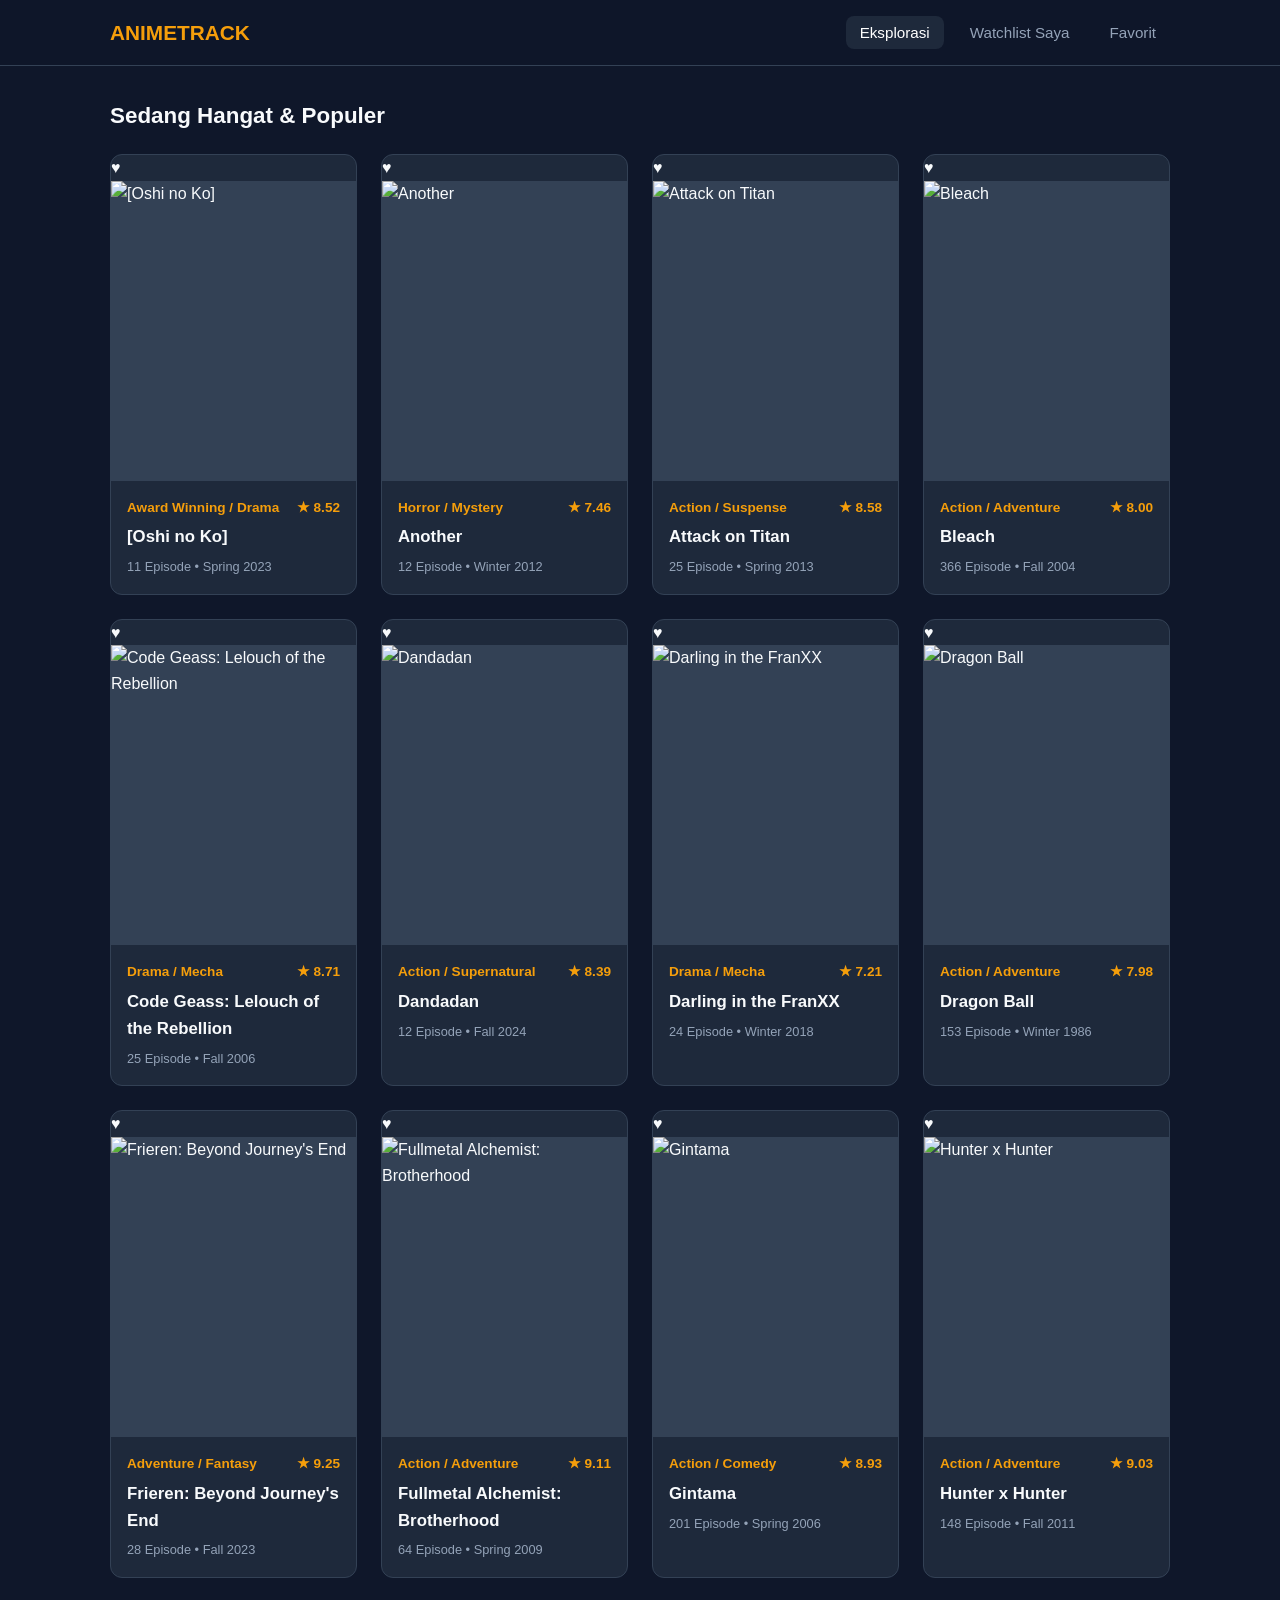
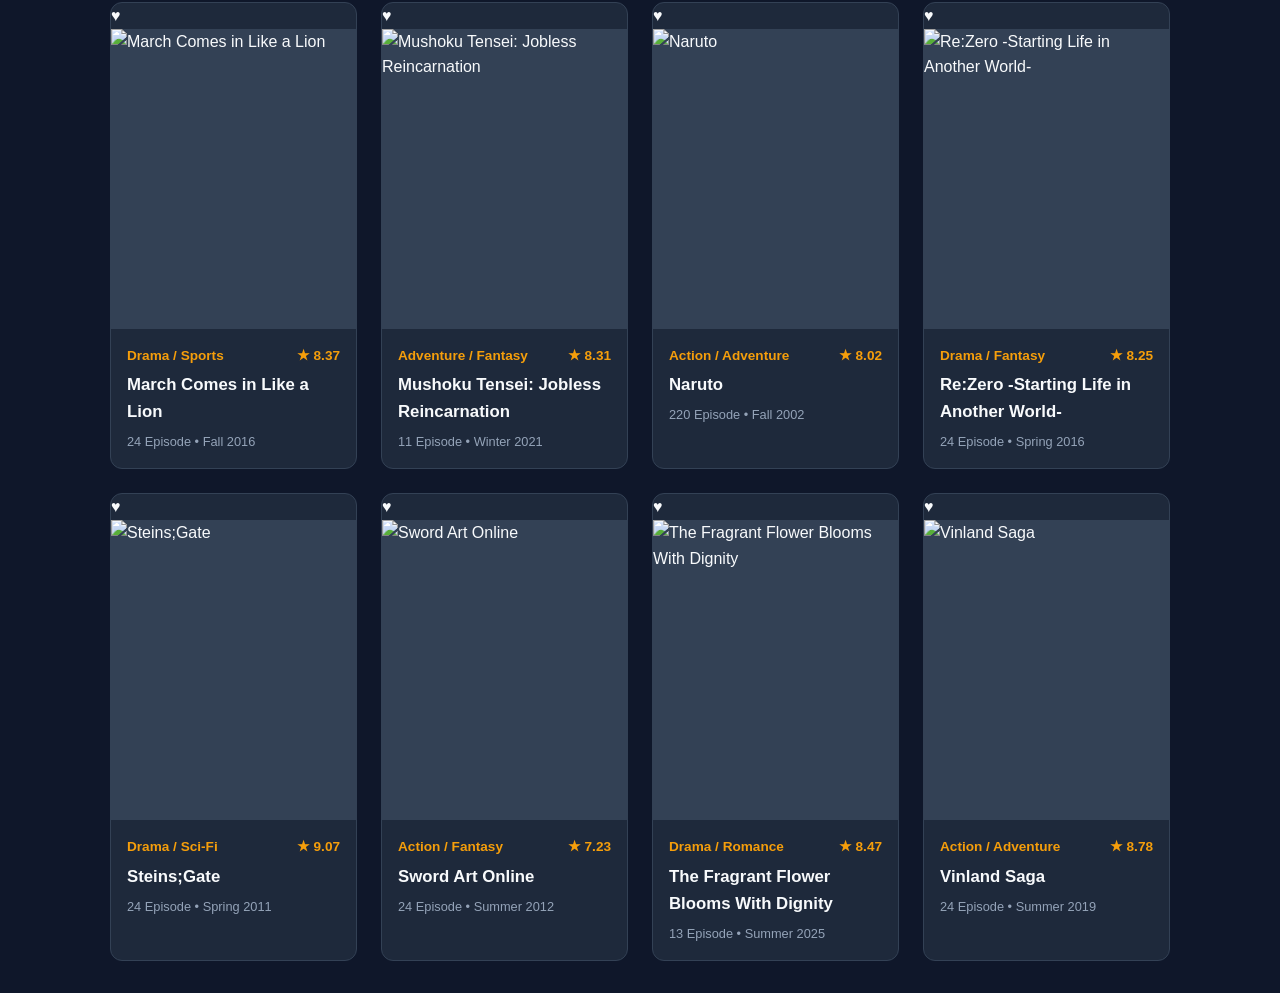
==== commit 80d8c80c: "Tambah Fitur Favorit" ====
--- a/watchlist-tracker/index.html
+++ b/watchlist-tracker/index.html
@@ -13,8 +13,8 @@
       <a href="index.html" class="nav-logo">ANIMETRACK</a>
       <ul class="nav-links">
         <li><a href="index.html" class="active">Eksplorasi</a></li>
-        <li><a href="watchlist.html">Watchlist</a></li>
-       <li><a href="favorit.html">Favorit</a></li>
+        <li><a href="watchlist.html">Watchlist Saya</a></li>
+       <li><a href="favorite.html">Favorit</a></li>
       </ul>
     </div>
   </nav>
@@ -25,6 +25,7 @@
     <div class="media-grid">
       <!-- Item 1 -->
        <div class="media-card">
+        <span class="badge-favorite">♥</span>
         <img src="https://i.pinimg.com/736x/aa/77/c6/aa77c66dd9384df19418d5dedf07f4fb.jpg" alt="[Oshi no Ko]" class="media-poster">
         <div class="media-info">
           <div class="media-meta">
@@ -38,6 +39,7 @@
 
       <!-- Item 2 -->
        <div class="media-card">
+        <span class="badge-favorite">♥</span>
         <img src="https://i.pinimg.com/1200x/be/28/8d/be288d036d93e00086b3f38eedee2e8c.jpg" alt="Another" class="media-poster">
         <div class="media-info">
           <div class="media-meta">
@@ -51,6 +53,7 @@
 
       <!-- Item 3 -->
        <div class="media-card">
+        <span class="badge-favorite">♥</span>
         <img src="https://i.pinimg.com/1200x/c9/09/17/c90917b30601fc190276231ed437443e.jpg" alt="Attack on Titan" class="media-poster">
         <div class="media-info">
           <div class="media-meta">
@@ -64,6 +67,7 @@
 
       <!-- Item 4 -->
        <div class="media-card">
+        <span class="badge-favorite">♥</span>
         <img src="https://i.pinimg.com/736x/a4/ab/91/a4ab910abacbc21761ae5658cbaa50c5.jpg" alt="Bleach" class="media-poster">
         <div class="media-info">
           <div class="media-meta">
@@ -77,6 +81,7 @@
 
       <!-- Item 5 -->
        <div class="media-card">
+        <span class="badge-favorite">♥</span>
         <img src="https://i.pinimg.com/736x/56/cb/31/56cb31e518b64ea71a60ab7f1210f60e.jpg" alt="Code Geass: Lelouch of the Rebellion" class="media-poster">
         <div class="media-info">
           <div class="media-meta">
@@ -90,6 +95,7 @@
 
       <!-- Item 6 -->
        <div class="media-card">
+        <span class="badge-favorite">♥</span>
         <img src="https://i.pinimg.com/736x/06/a6/24/06a62478132be7ed557ae27b14ae2fba.jpg" alt="Dandadan" class="media-poster">
         <div class="media-info">
           <div class="media-meta">
@@ -103,6 +109,7 @@
 
       <!-- Item 7 -->
        <div class="media-card">
+        <span class="badge-favorite">♥</span>
         <img src="https://i.pinimg.com/736x/b8/52/b8/b852b8404c5437735741cf02159118e3.jpg" alt="Darling in the FranXX" class="media-poster">
         <div class="media-info">
           <div class="media-meta">
@@ -116,6 +123,7 @@
 
       <!-- Item 8 -->
        <div class="media-card">
+        <span class="badge-favorite">♥</span>
         <img src="https://i.pinimg.com/1200x/92/b3/95/92b395bf405dcec2c942de65a085e041.jpg" alt="Dragon Ball" class="media-poster">
         <div class="media-info">
           <div class="media-meta">
@@ -129,6 +137,7 @@
 
       <!-- Item 9 -->
        <div class="media-card">
+        <span class="badge-favorite">♥</span>
         <img src="https://i.pinimg.com/736x/ae/b8/1e/aeb81e901a22cd9b814671e1a4007c79.jpg" alt="Frieren: Beyond Journey's End" class="media-poster">
         <div class="media-info">
           <div class="media-meta">
@@ -142,6 +151,7 @@
 
       <!-- Item 10 -->
        <div class="media-card">
+        <span class="badge-favorite">♥</span>
         <img src="https://i.pinimg.com/1200x/3c/e4/5f/3ce45fd76df1d0a9b7b001cceb9e6c92.jpg" alt="Fullmetal Alchemist: Brotherhood" class="media-poster">
         <div class="media-info">
           <div class="media-meta">
@@ -155,6 +165,7 @@
 
       <!-- Item 11 -->
        <div class="media-card">
+        <span class="badge-favorite">♥</span>
         <img src="https://i.pinimg.com/1200x/6c/6e/a9/6c6ea9de2cdd9e11488a8279fb45b792.jpg" alt="Gintama" class="media-poster">
         <div class="media-info">
           <div class="media-meta">
@@ -168,6 +179,7 @@
 
        <!-- Item 12 -->
        <div class="media-card">
+        <span class="badge-favorite">♥</span>
         <img src="https://i.pinimg.com/736x/c8/fc/d4/c8fcd46fd43e340af7e74c7443515e2c.jpg" alt="Hunter x Hunter" class="media-poster">
         <div class="media-info">
           <div class="media-meta">
@@ -181,6 +193,7 @@
 
       <!-- Item 13 -->
       <div class="media-card">
+        <span class="badge-favorite">♥</span>
         <img src="https://i.pinimg.com/736x/48/2d/38/482d38b4f2131005b533d2ee5f79e6d3.jpg" alt="March Comes in Like a Lion" class="media-poster">
         <div class="media-info">
           <div class="media-meta">
@@ -194,6 +207,7 @@
 
       <!-- Item 14 -->
        <div class="media-card">
+        <span class="badge-favorite">♥</span>
         <img src="https://i.pinimg.com/736x/00/19/a9/0019a9784160259e87c54f0774e22974.jpg" alt="Mushoku Tensei: Jobless Reincarnation" class="media-poster">
         <div class="media-info">
           <div class="media-meta">
@@ -207,6 +221,7 @@
        
       <!-- Item 15 -->
        <div class="media-card">
+        <span class="badge-favorite">♥</span>
         <img src="https://i.pinimg.com/736x/43/d6/7b/43d67b0ac2bed4de021646eb3ead2028.jpg" alt="Naruto" class="media-poster">
         <div class="media-info">
           <div class="media-meta">
@@ -220,6 +235,7 @@
 
       <!-- Item 16 -->
        <div class="media-card">
+        <span class="badge-favorite">♥</span>
         <img src="https://i.pinimg.com/736x/9c/00/8a/9c008a2fa5d15280a18b0bf271efa182.jpg" alt="Re:Zero -Starting Life in Another World-" class="media-poster">
         <div class="media-info">
           <div class="media-meta">
@@ -233,6 +249,7 @@
 
       <!-- Item 17 -->
        <div class="media-card">
+        <span class="badge-favorite">♥</span>
         <img src="https://i.pinimg.com/736x/3e/d0/84/3ed0849928323ed387555b4b8f4c7301.jpg" alt="Steins;Gate" class="media-poster">
         <div class="media-info">
           <div class="media-meta">
@@ -246,6 +263,7 @@
 
       <!-- Item 18 -->
        <div class="media-card">
+        <span class="badge-favorite">♥</span>
         <img src="https://i.pinimg.com/1200x/c6/d7/b8/c6d7b84d4582a1d3e6dd4be9d12de5ee.jpg" alt="Sword Art Online" class="media-poster">
         <div class="media-info">
           <div class="media-meta">
@@ -259,6 +277,7 @@
 
       <!-- Item 19 -->
        <div class="media-card">
+        <span class="badge-favorite">♥</span>
         <img src="https://i.pinimg.com/736x/14/5d/aa/145daaad63b29b5d62d098ceecbc3e0e.jpg" alt="The Fragrant Flower Blooms With Dignity" class="media-poster">
         <div class="media-info">
           <div class="media-meta">
@@ -272,6 +291,7 @@
 
       <!-- Item 20 -->
        <div class="media-card">
+        <span class="badge-favorite">♥</span>
         <img src="https://i.pinimg.com/736x/15/fa/c7/15fac7573576bc7579f95f52d6b31401.jpg" alt="Vinland Saga" class="media-poster">
         <div class="media-info">
           <div class="media-meta">
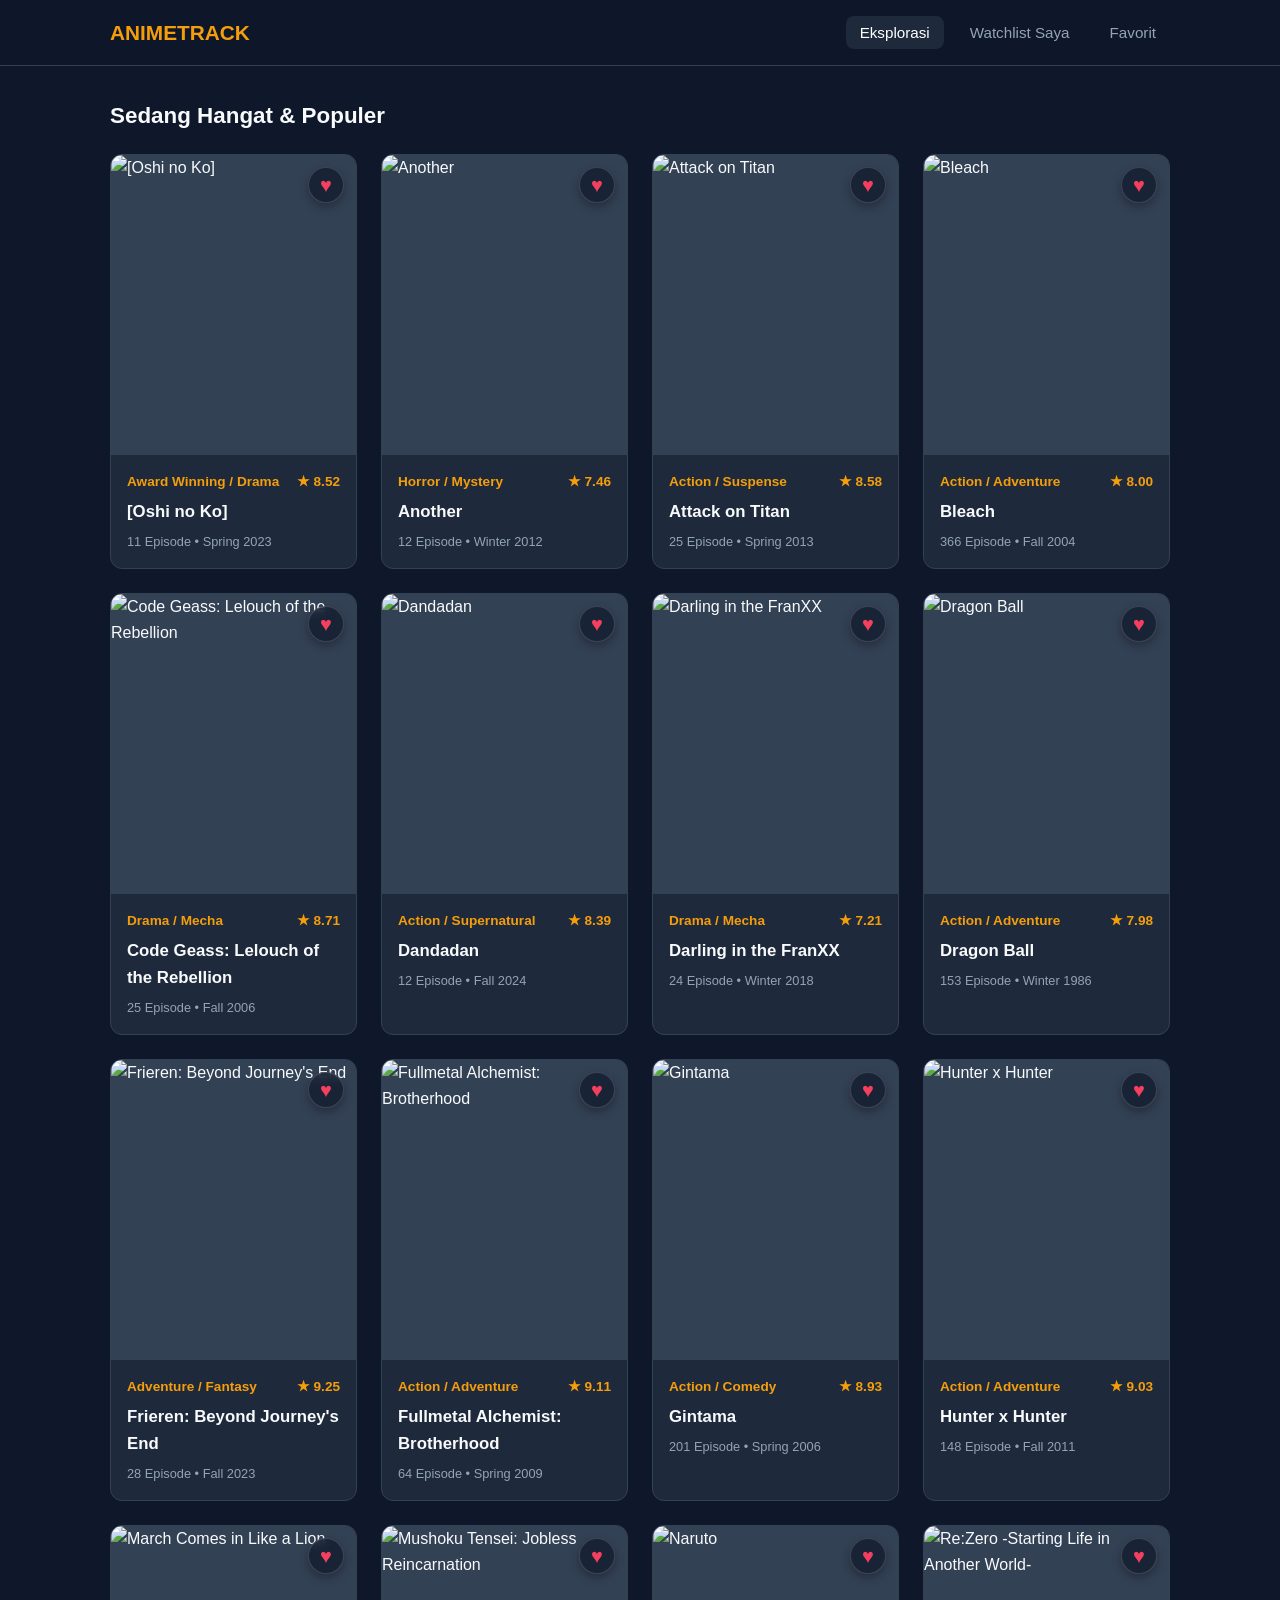
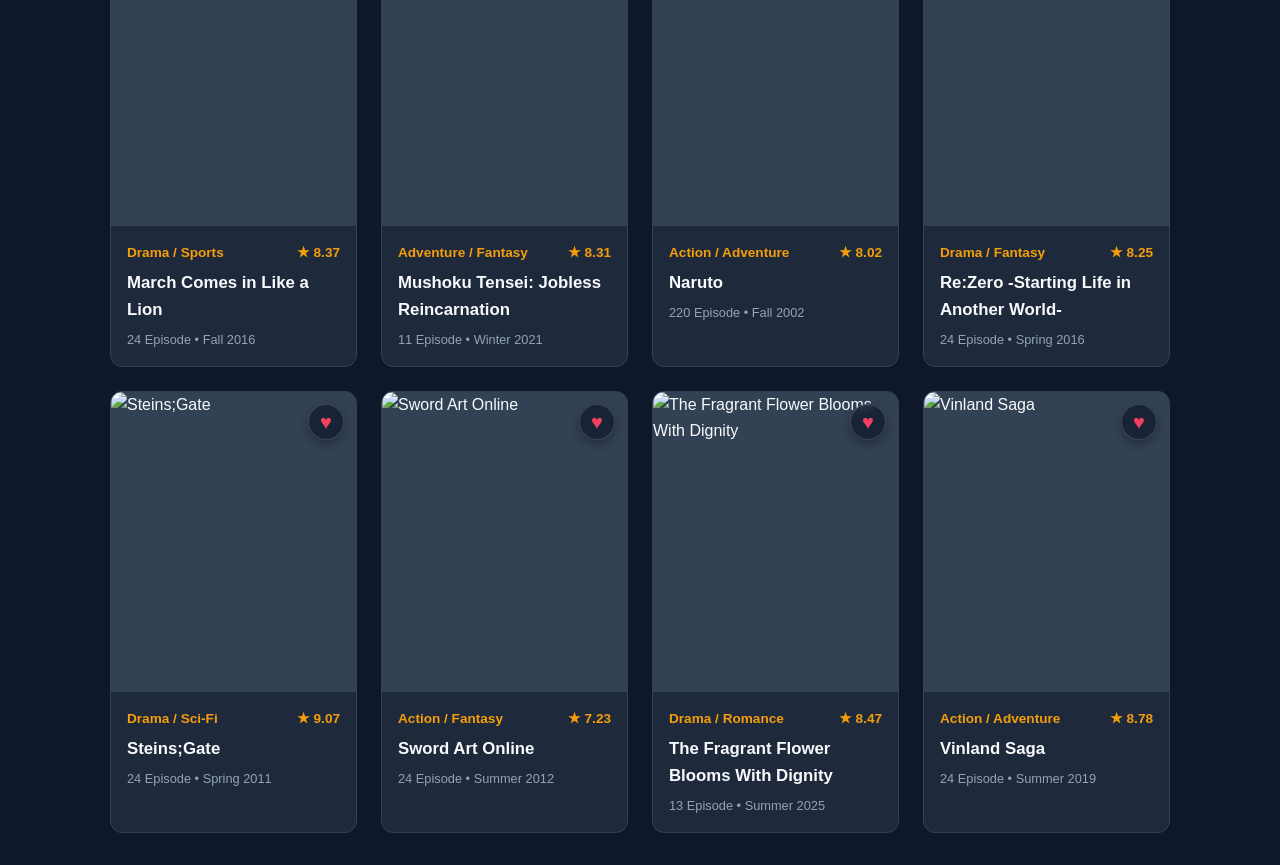
==== commit 8e6a8d94: "fix style.css merge conflict and place favorite badge on top right" ====
--- a/watchlist-tracker/index.html
+++ b/watchlist-tracker/index.html
@@ -14,7 +14,7 @@
       <ul class="nav-links">
         <li><a href="index.html" class="active">Eksplorasi</a></li>
         <li><a href="watchlist.html">Watchlist Saya</a></li>
-       <li><a href="favorite.html">Favorit</a></li>
+        <li><a href="favorit.html">Favorit</a></li>
       </ul>
     </div>
   </nav>
@@ -24,7 +24,7 @@
     
     <div class="media-grid">
       <!-- Item 1 -->
-       <div class="media-card">
+      <div class="media-card">
         <span class="badge-favorite">♥</span>
         <img src="https://i.pinimg.com/736x/aa/77/c6/aa77c66dd9384df19418d5dedf07f4fb.jpg" alt="[Oshi no Ko]" class="media-poster">
         <div class="media-info">
@@ -38,7 +38,7 @@
       </div>
 
       <!-- Item 2 -->
-       <div class="media-card">
+      <div class="media-card">
         <span class="badge-favorite">♥</span>
         <img src="https://i.pinimg.com/1200x/be/28/8d/be288d036d93e00086b3f38eedee2e8c.jpg" alt="Another" class="media-poster">
         <div class="media-info">
@@ -52,7 +52,7 @@
       </div>
 
       <!-- Item 3 -->
-       <div class="media-card">
+      <div class="media-card">
         <span class="badge-favorite">♥</span>
         <img src="https://i.pinimg.com/1200x/c9/09/17/c90917b30601fc190276231ed437443e.jpg" alt="Attack on Titan" class="media-poster">
         <div class="media-info">
@@ -66,7 +66,7 @@
       </div>
 
       <!-- Item 4 -->
-       <div class="media-card">
+      <div class="media-card">
         <span class="badge-favorite">♥</span>
         <img src="https://i.pinimg.com/736x/a4/ab/91/a4ab910abacbc21761ae5658cbaa50c5.jpg" alt="Bleach" class="media-poster">
         <div class="media-info">
@@ -80,7 +80,7 @@
       </div>
 
       <!-- Item 5 -->
-       <div class="media-card">
+      <div class="media-card">
         <span class="badge-favorite">♥</span>
         <img src="https://i.pinimg.com/736x/56/cb/31/56cb31e518b64ea71a60ab7f1210f60e.jpg" alt="Code Geass: Lelouch of the Rebellion" class="media-poster">
         <div class="media-info">
@@ -94,7 +94,7 @@
       </div>
 
       <!-- Item 6 -->
-       <div class="media-card">
+      <div class="media-card">
         <span class="badge-favorite">♥</span>
         <img src="https://i.pinimg.com/736x/06/a6/24/06a62478132be7ed557ae27b14ae2fba.jpg" alt="Dandadan" class="media-poster">
         <div class="media-info">
@@ -108,7 +108,7 @@
       </div>
 
       <!-- Item 7 -->
-       <div class="media-card">
+      <div class="media-card">
         <span class="badge-favorite">♥</span>
         <img src="https://i.pinimg.com/736x/b8/52/b8/b852b8404c5437735741cf02159118e3.jpg" alt="Darling in the FranXX" class="media-poster">
         <div class="media-info">
@@ -122,7 +122,7 @@
       </div>
 
       <!-- Item 8 -->
-       <div class="media-card">
+      <div class="media-card">
         <span class="badge-favorite">♥</span>
         <img src="https://i.pinimg.com/1200x/92/b3/95/92b395bf405dcec2c942de65a085e041.jpg" alt="Dragon Ball" class="media-poster">
         <div class="media-info">
@@ -136,7 +136,7 @@
       </div>
 
       <!-- Item 9 -->
-       <div class="media-card">
+      <div class="media-card">
         <span class="badge-favorite">♥</span>
         <img src="https://i.pinimg.com/736x/ae/b8/1e/aeb81e901a22cd9b814671e1a4007c79.jpg" alt="Frieren: Beyond Journey's End" class="media-poster">
         <div class="media-info">
@@ -150,7 +150,7 @@
       </div>
 
       <!-- Item 10 -->
-       <div class="media-card">
+      <div class="media-card">
         <span class="badge-favorite">♥</span>
         <img src="https://i.pinimg.com/1200x/3c/e4/5f/3ce45fd76df1d0a9b7b001cceb9e6c92.jpg" alt="Fullmetal Alchemist: Brotherhood" class="media-poster">
         <div class="media-info">
@@ -164,7 +164,7 @@
       </div>
 
       <!-- Item 11 -->
-       <div class="media-card">
+      <div class="media-card">
         <span class="badge-favorite">♥</span>
         <img src="https://i.pinimg.com/1200x/6c/6e/a9/6c6ea9de2cdd9e11488a8279fb45b792.jpg" alt="Gintama" class="media-poster">
         <div class="media-info">
@@ -177,8 +177,8 @@
         </div>
       </div>
 
-       <!-- Item 12 -->
-       <div class="media-card">
+      <!-- Item 12 -->
+      <div class="media-card">
         <span class="badge-favorite">♥</span>
         <img src="https://i.pinimg.com/736x/c8/fc/d4/c8fcd46fd43e340af7e74c7443515e2c.jpg" alt="Hunter x Hunter" class="media-poster">
         <div class="media-info">
@@ -206,7 +206,7 @@
       </div>
 
       <!-- Item 14 -->
-       <div class="media-card">
+      <div class="media-card">
         <span class="badge-favorite">♥</span>
         <img src="https://i.pinimg.com/736x/00/19/a9/0019a9784160259e87c54f0774e22974.jpg" alt="Mushoku Tensei: Jobless Reincarnation" class="media-poster">
         <div class="media-info">
@@ -218,9 +218,9 @@
           <p class="media-genre">11 Episode • Winter 2021</p>
         </div>
       </div>
-       
+
       <!-- Item 15 -->
-       <div class="media-card">
+      <div class="media-card">
         <span class="badge-favorite">♥</span>
         <img src="https://i.pinimg.com/736x/43/d6/7b/43d67b0ac2bed4de021646eb3ead2028.jpg" alt="Naruto" class="media-poster">
         <div class="media-info">
@@ -234,7 +234,7 @@
       </div>
 
       <!-- Item 16 -->
-       <div class="media-card">
+      <div class="media-card">
         <span class="badge-favorite">♥</span>
         <img src="https://i.pinimg.com/736x/9c/00/8a/9c008a2fa5d15280a18b0bf271efa182.jpg" alt="Re:Zero -Starting Life in Another World-" class="media-poster">
         <div class="media-info">
@@ -248,7 +248,7 @@
       </div>
 
       <!-- Item 17 -->
-       <div class="media-card">
+      <div class="media-card">
         <span class="badge-favorite">♥</span>
         <img src="https://i.pinimg.com/736x/3e/d0/84/3ed0849928323ed387555b4b8f4c7301.jpg" alt="Steins;Gate" class="media-poster">
         <div class="media-info">
@@ -262,7 +262,7 @@
       </div>
 
       <!-- Item 18 -->
-       <div class="media-card">
+      <div class="media-card">
         <span class="badge-favorite">♥</span>
         <img src="https://i.pinimg.com/1200x/c6/d7/b8/c6d7b84d4582a1d3e6dd4be9d12de5ee.jpg" alt="Sword Art Online" class="media-poster">
         <div class="media-info">
@@ -276,7 +276,7 @@
       </div>
 
       <!-- Item 19 -->
-       <div class="media-card">
+      <div class="media-card">
         <span class="badge-favorite">♥</span>
         <img src="https://i.pinimg.com/736x/14/5d/aa/145daaad63b29b5d62d098ceecbc3e0e.jpg" alt="The Fragrant Flower Blooms With Dignity" class="media-poster">
         <div class="media-info">
@@ -290,7 +290,7 @@
       </div>
 
       <!-- Item 20 -->
-       <div class="media-card">
+      <div class="media-card">
         <span class="badge-favorite">♥</span>
         <img src="https://i.pinimg.com/736x/15/fa/c7/15fac7573576bc7579f95f52d6b31401.jpg" alt="Vinland Saga" class="media-poster">
         <div class="media-info">
@@ -302,7 +302,6 @@
           <p class="media-genre">24 Episode • Summer 2019</p>
         </div>
       </div>
-
     </div>
   </main>
 
--- a/watchlist-tracker/css/style.css
+++ b/watchlist-tracker/css/style.css
@@ -93,13 +93,12 @@
 }
 
 .media-card {
+  position: relative;
   background: var(--bg-card);
   border-radius: var(--radius);
   overflow: hidden;
   border: 1px solid var(--border);
   transition: transform 0.2s, box-shadow 0.2s;
-  text-decoration: none;
-  color: inherit;
   display: flex;
   flex-direction: column;
 }
@@ -124,6 +123,7 @@
 .media-meta {
   display: flex;
   justify-content: space-between;
+  align-items: center;
   font-size: 0.85rem;
   color: var(--primary);
   font-weight: 700;
@@ -139,6 +139,35 @@
 .media-genre {
   font-size: 0.8rem;
   color: var(--text-muted);
+}
+
+/* Badge Favorit Melayang di Pojok Kanan Atas Gambar */
+.badge-favorite {
+  position: absolute;
+  top: 12px;
+  right: 12px;
+  z-index: 10;
+  display: flex;
+  align-items: center;
+  justify-content: center;
+  width: 36px;
+  height: 36px;
+  border-radius: 50%;
+  background: rgba(15, 23, 42, 0.7);
+  backdrop-filter: blur(4px);
+  color: #f43f5e;
+  font-size: 20px;
+  border: 1px solid rgba(255, 255, 255, 0.15);
+  box-shadow: 0 4px 10px rgba(0, 0, 0, 0.3);
+  cursor: pointer;
+  user-select: none;
+  -webkit-user-select: none;
+  transition: transform 0.2s ease, background 0.2s ease;
+}
+
+.badge-favorite:hover {
+  transform: scale(1.15);
+  background: rgba(15, 23, 42, 0.9);
 }
 
 /* Detail Page Layout */
@@ -251,59 +280,4 @@
 
 @media (max-width: 768px) {
   .detail-layout { grid-template-columns: 1fr; }
-} 
-
-/* Pastikan kartu menjadi patokan posisi tombol */
-.media-card {
-  position: relative;
-  background: var(--bg-card);
-  border-radius: var(--radius);
-  overflow: hidden;
-  border: 1px solid var(--border);
-  transition: transform 0.2s, box-shadow 0.2s;
-  display: flex;
-  flex-direction: column;
-}
-
-/* Tombol Favorit Melayang di Pojok Kanan Atas Gambar */
-.btn-fav {
-  position: absolute;
-  top: 12px;
-  right: 12px;
-  z-index: 10;
-  width: 36px;
-  height: 36px;
-  border-radius: 50%;
-  background: rgba(15, 23, 42, 0.65); /* efek kaca gelap */
-  backdrop-filter: blur(4px);
-  border: 1px solid rgba(255, 255, 255, 0.15);
-  display: flex;
-  align-items: center;
-  justify-content: center;
-  cursor: pointer;
-  padding: 0;
-  transition: transform 0.2s ease, background 0.2s ease;
-}
-
-.btn-fav svg {
-  width: 18px;
-  height: 18px;
-  stroke: #ffffff;
-  fill: none;
-  transition: stroke 0.2s, fill 0.2s;
-}
-
-.btn-fav:hover {
-  transform: scale(1.1);
-  background: rgba(15, 23, 42, 0.85);
-}
-
-.btn-fav:hover svg {
-  stroke: #f43f5e;
-}
-
-/* Status jika anime disukai */
-.btn-fav.active svg {
-  fill: #f43f5e;
-  stroke: #f43f5e;
 }
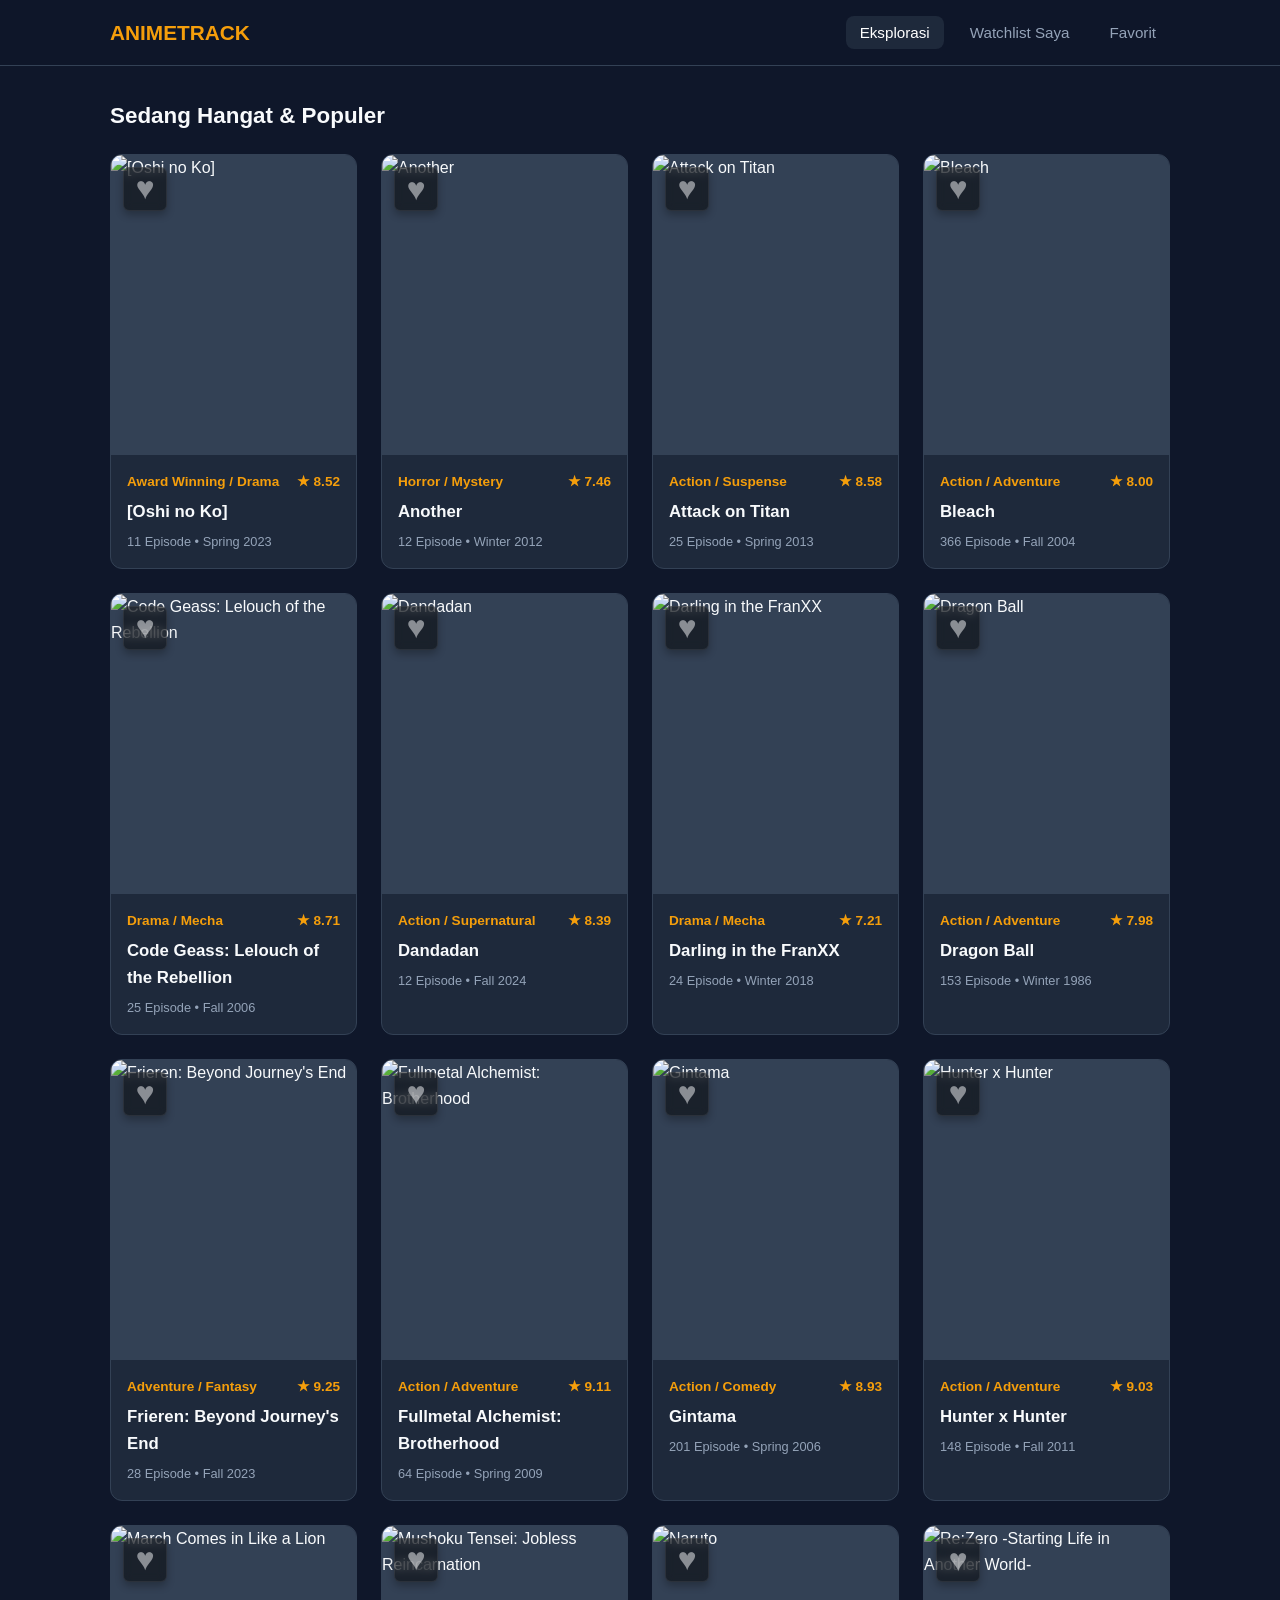
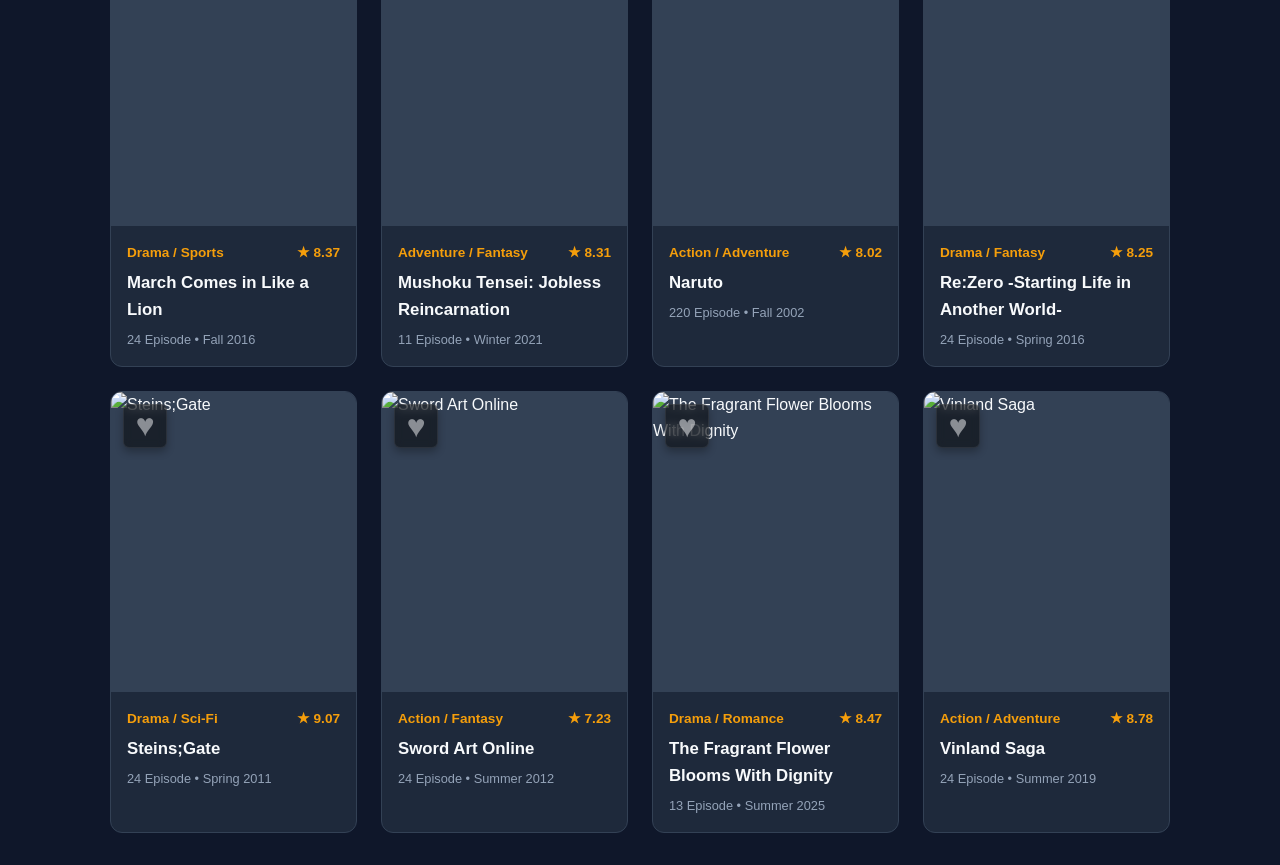
==== commit bee0c909: "Tambah Fitur Favorit" ====
--- a/watchlist-tracker/index.html
+++ b/watchlist-tracker/index.html
@@ -14,7 +14,7 @@
       <ul class="nav-links">
         <li><a href="index.html" class="active">Eksplorasi</a></li>
         <li><a href="watchlist.html">Watchlist Saya</a></li>
-        <li><a href="favorit.html">Favorit</a></li>
+        <li><a href="favorite.html">Favorit</a></li>
       </ul>
     </div>
   </nav>
--- a/watchlist-tracker/css/style.css
+++ b/watchlist-tracker/css/style.css
@@ -141,33 +141,34 @@
   color: var(--text-muted);
 }
 
-/* Badge Favorit Melayang di Pojok Kanan Atas Gambar */
 .badge-favorite {
   position: absolute;
   top: 12px;
-  right: 12px;
+  left: 12px;                 
   z-index: 10;
   display: flex;
   align-items: center;
   justify-content: center;
-  width: 36px;
-  height: 36px;
-  border-radius: 50%;
-  background: rgba(15, 23, 42, 0.7);
+  width: 44px;                
+  height: 44px;
+  border-radius: 6px;          
+  background: rgba(0, 0, 0, 0.7);
   backdrop-filter: blur(4px);
-  color: #f43f5e;
-  font-size: 20px;
-  border: 1px solid rgba(255, 255, 255, 0.15);
-  box-shadow: 0 4px 10px rgba(0, 0, 0, 0.3);
+  color: #b0b0b0;             
+  font-size: 32px;             
+  border: 1px solid rgba(255, 255, 255, 0.1);
+  box-shadow: 0 4px 8px rgba(0, 0, 0, 0.4);
+  opacity: 0.7;               
   cursor: pointer;
   user-select: none;
   -webkit-user-select: none;
-  transition: transform 0.2s ease, background 0.2s ease;
+  transition: opacity 0.2s ease, transform 0.2s ease, background 0.2s ease;
 }
 
 .badge-favorite:hover {
-  transform: scale(1.15);
-  background: rgba(15, 23, 42, 0.9);
+  transform: scale(1.05);
+  background: rgba(0, 0, 0, 0.85);
+  opacity: 0.8;                  
 }
 
 /* Detail Page Layout */
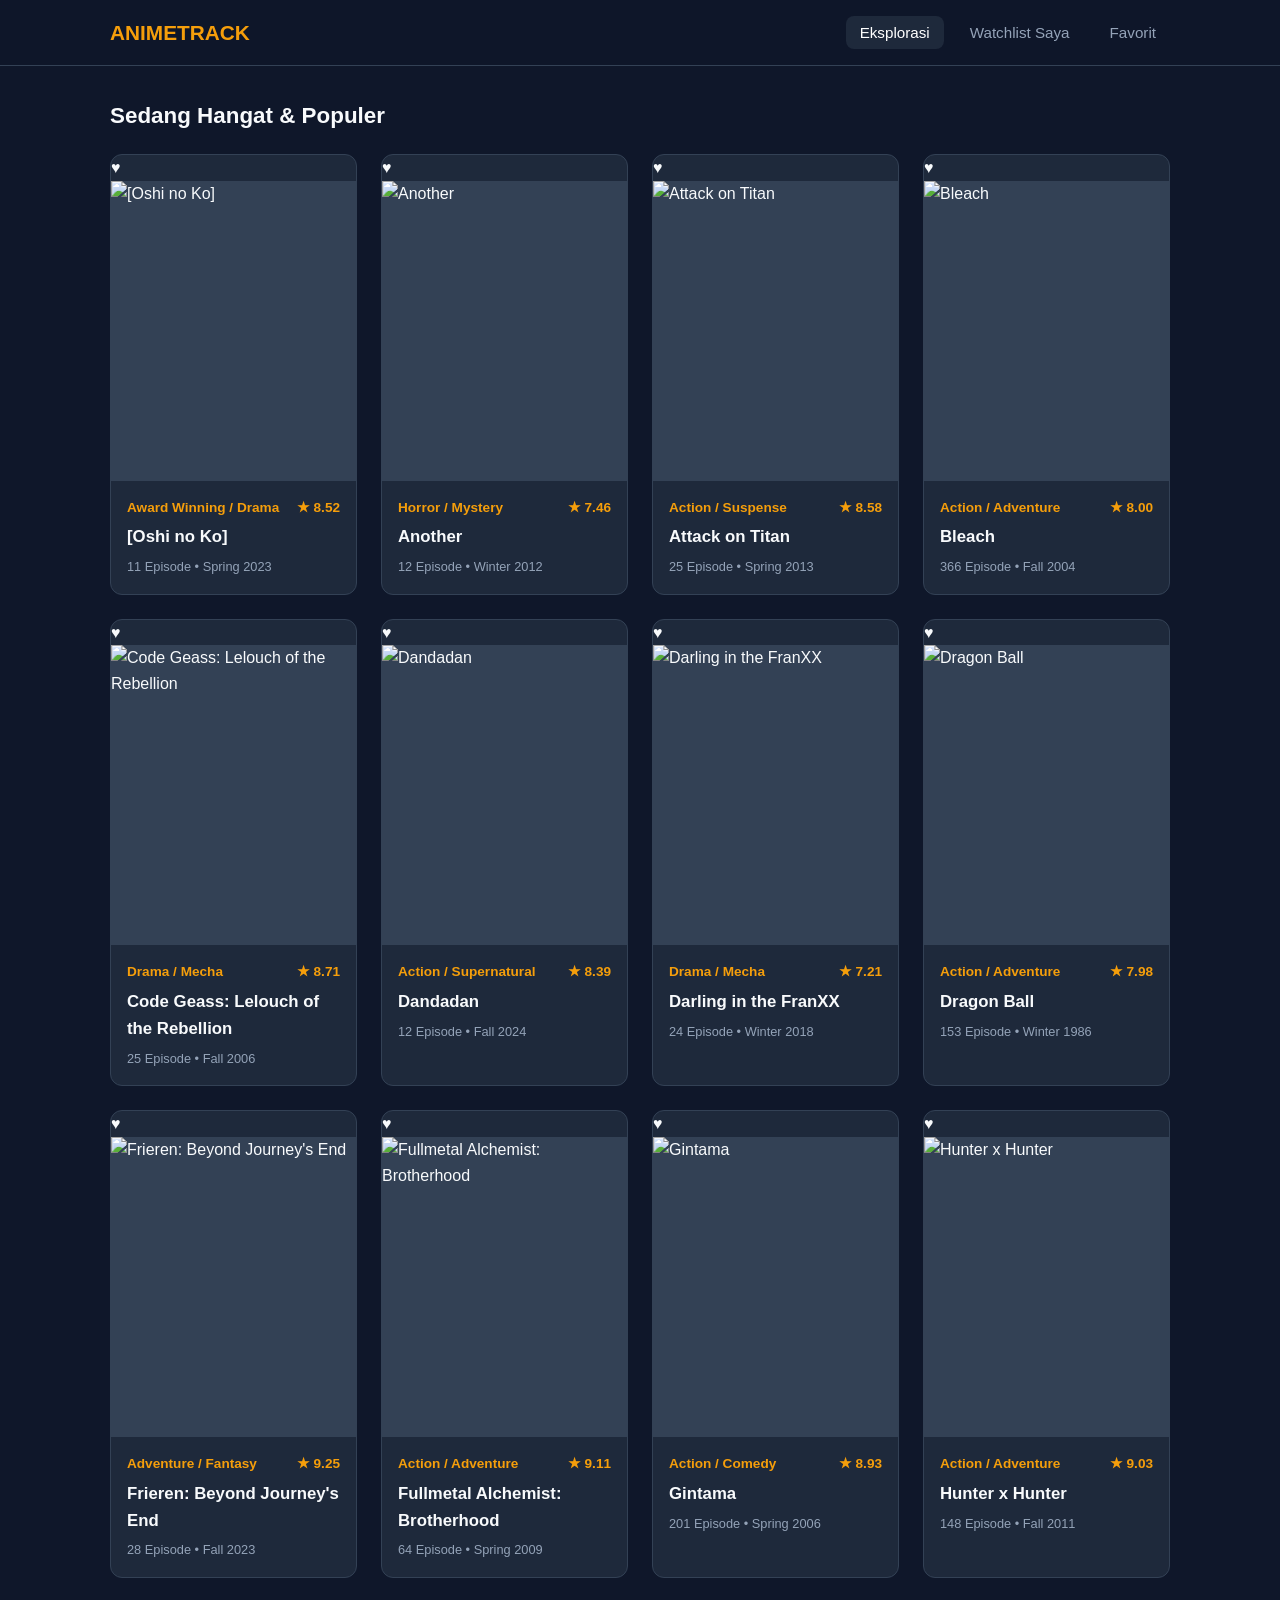
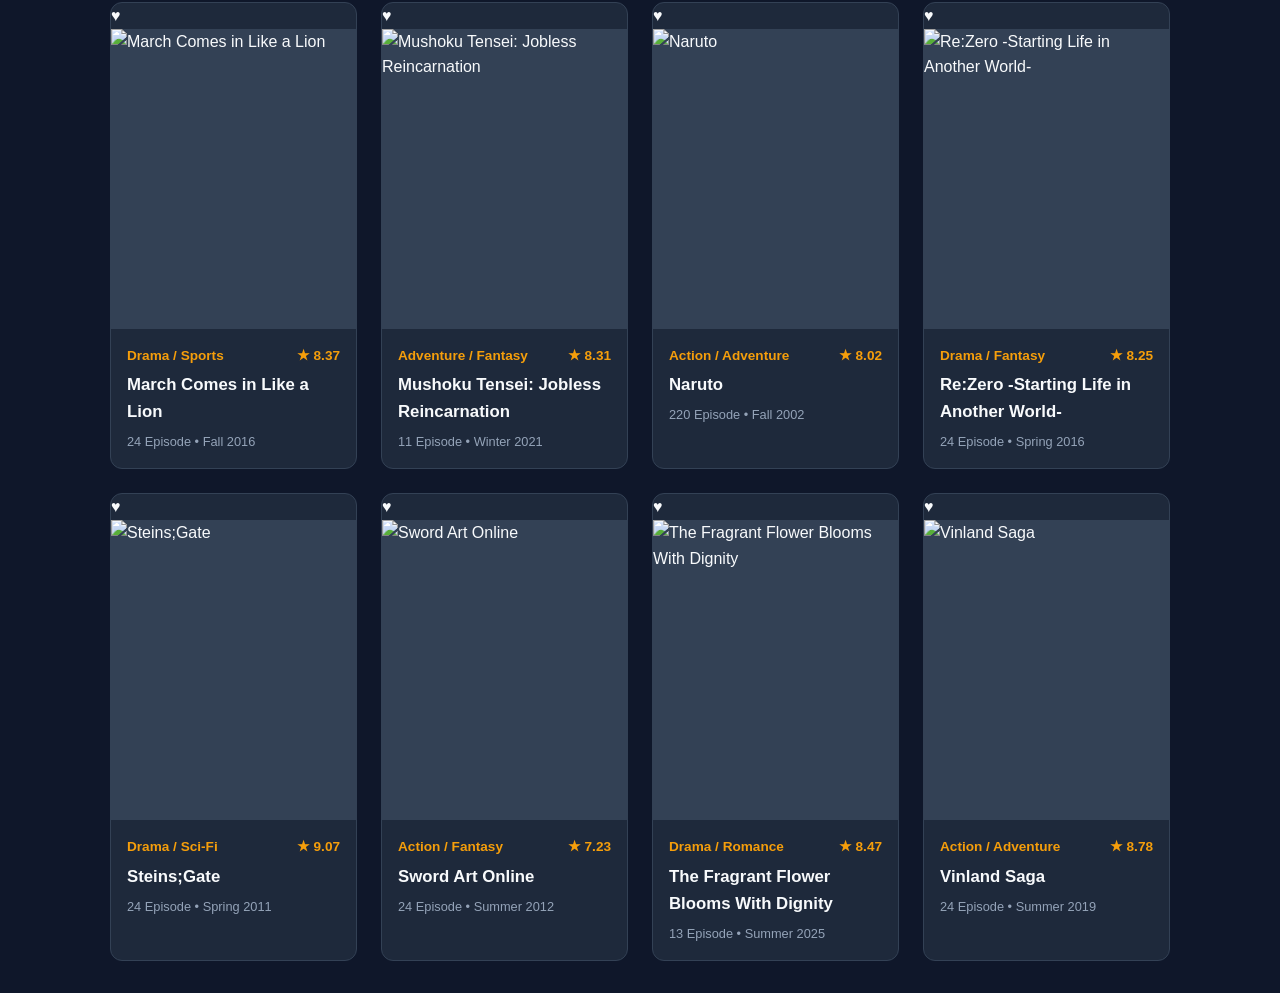
==== commit 0be9f6da: "Benerin Konflik" ====
--- a/watchlist-tracker/index.html
+++ b/watchlist-tracker/index.html
@@ -14,7 +14,7 @@
       <ul class="nav-links">
         <li><a href="index.html" class="active">Eksplorasi</a></li>
         <li><a href="watchlist.html">Watchlist Saya</a></li>
-        <li><a href="favorite.html">Favorit</a></li>
+       <li><a href="favorite.html">Favorit</a></li>
       </ul>
     </div>
   </nav>
@@ -24,7 +24,7 @@
     
     <div class="media-grid">
       <!-- Item 1 -->
-      <div class="media-card">
+       <div class="media-card">
         <span class="badge-favorite">♥</span>
         <img src="https://i.pinimg.com/736x/aa/77/c6/aa77c66dd9384df19418d5dedf07f4fb.jpg" alt="[Oshi no Ko]" class="media-poster">
         <div class="media-info">
@@ -38,7 +38,7 @@
       </div>
 
       <!-- Item 2 -->
-      <div class="media-card">
+       <div class="media-card">
         <span class="badge-favorite">♥</span>
         <img src="https://i.pinimg.com/1200x/be/28/8d/be288d036d93e00086b3f38eedee2e8c.jpg" alt="Another" class="media-poster">
         <div class="media-info">
@@ -52,7 +52,7 @@
       </div>
 
       <!-- Item 3 -->
-      <div class="media-card">
+       <div class="media-card">
         <span class="badge-favorite">♥</span>
         <img src="https://i.pinimg.com/1200x/c9/09/17/c90917b30601fc190276231ed437443e.jpg" alt="Attack on Titan" class="media-poster">
         <div class="media-info">
@@ -66,7 +66,7 @@
       </div>
 
       <!-- Item 4 -->
-      <div class="media-card">
+       <div class="media-card">
         <span class="badge-favorite">♥</span>
         <img src="https://i.pinimg.com/736x/a4/ab/91/a4ab910abacbc21761ae5658cbaa50c5.jpg" alt="Bleach" class="media-poster">
         <div class="media-info">
@@ -80,7 +80,7 @@
       </div>
 
       <!-- Item 5 -->
-      <div class="media-card">
+       <div class="media-card">
         <span class="badge-favorite">♥</span>
         <img src="https://i.pinimg.com/736x/56/cb/31/56cb31e518b64ea71a60ab7f1210f60e.jpg" alt="Code Geass: Lelouch of the Rebellion" class="media-poster">
         <div class="media-info">
@@ -94,7 +94,7 @@
       </div>
 
       <!-- Item 6 -->
-      <div class="media-card">
+       <div class="media-card">
         <span class="badge-favorite">♥</span>
         <img src="https://i.pinimg.com/736x/06/a6/24/06a62478132be7ed557ae27b14ae2fba.jpg" alt="Dandadan" class="media-poster">
         <div class="media-info">
@@ -108,7 +108,7 @@
       </div>
 
       <!-- Item 7 -->
-      <div class="media-card">
+       <div class="media-card">
         <span class="badge-favorite">♥</span>
         <img src="https://i.pinimg.com/736x/b8/52/b8/b852b8404c5437735741cf02159118e3.jpg" alt="Darling in the FranXX" class="media-poster">
         <div class="media-info">
@@ -122,7 +122,7 @@
       </div>
 
       <!-- Item 8 -->
-      <div class="media-card">
+       <div class="media-card">
         <span class="badge-favorite">♥</span>
         <img src="https://i.pinimg.com/1200x/92/b3/95/92b395bf405dcec2c942de65a085e041.jpg" alt="Dragon Ball" class="media-poster">
         <div class="media-info">
@@ -136,7 +136,7 @@
       </div>
 
       <!-- Item 9 -->
-      <div class="media-card">
+       <div class="media-card">
         <span class="badge-favorite">♥</span>
         <img src="https://i.pinimg.com/736x/ae/b8/1e/aeb81e901a22cd9b814671e1a4007c79.jpg" alt="Frieren: Beyond Journey's End" class="media-poster">
         <div class="media-info">
@@ -150,7 +150,7 @@
       </div>
 
       <!-- Item 10 -->
-      <div class="media-card">
+       <div class="media-card">
         <span class="badge-favorite">♥</span>
         <img src="https://i.pinimg.com/1200x/3c/e4/5f/3ce45fd76df1d0a9b7b001cceb9e6c92.jpg" alt="Fullmetal Alchemist: Brotherhood" class="media-poster">
         <div class="media-info">
@@ -164,7 +164,7 @@
       </div>
 
       <!-- Item 11 -->
-      <div class="media-card">
+       <div class="media-card">
         <span class="badge-favorite">♥</span>
         <img src="https://i.pinimg.com/1200x/6c/6e/a9/6c6ea9de2cdd9e11488a8279fb45b792.jpg" alt="Gintama" class="media-poster">
         <div class="media-info">
@@ -177,8 +177,8 @@
         </div>
       </div>
 
-      <!-- Item 12 -->
-      <div class="media-card">
+       <!-- Item 12 -->
+       <div class="media-card">
         <span class="badge-favorite">♥</span>
         <img src="https://i.pinimg.com/736x/c8/fc/d4/c8fcd46fd43e340af7e74c7443515e2c.jpg" alt="Hunter x Hunter" class="media-poster">
         <div class="media-info">
@@ -206,7 +206,7 @@
       </div>
 
       <!-- Item 14 -->
-      <div class="media-card">
+       <div class="media-card">
         <span class="badge-favorite">♥</span>
         <img src="https://i.pinimg.com/736x/00/19/a9/0019a9784160259e87c54f0774e22974.jpg" alt="Mushoku Tensei: Jobless Reincarnation" class="media-poster">
         <div class="media-info">
@@ -218,9 +218,9 @@
           <p class="media-genre">11 Episode • Winter 2021</p>
         </div>
       </div>
-
+       
       <!-- Item 15 -->
-      <div class="media-card">
+       <div class="media-card">
         <span class="badge-favorite">♥</span>
         <img src="https://i.pinimg.com/736x/43/d6/7b/43d67b0ac2bed4de021646eb3ead2028.jpg" alt="Naruto" class="media-poster">
         <div class="media-info">
@@ -234,7 +234,7 @@
       </div>
 
       <!-- Item 16 -->
-      <div class="media-card">
+       <div class="media-card">
         <span class="badge-favorite">♥</span>
         <img src="https://i.pinimg.com/736x/9c/00/8a/9c008a2fa5d15280a18b0bf271efa182.jpg" alt="Re:Zero -Starting Life in Another World-" class="media-poster">
         <div class="media-info">
@@ -248,7 +248,7 @@
       </div>
 
       <!-- Item 17 -->
-      <div class="media-card">
+       <div class="media-card">
         <span class="badge-favorite">♥</span>
         <img src="https://i.pinimg.com/736x/3e/d0/84/3ed0849928323ed387555b4b8f4c7301.jpg" alt="Steins;Gate" class="media-poster">
         <div class="media-info">
@@ -262,7 +262,7 @@
       </div>
 
       <!-- Item 18 -->
-      <div class="media-card">
+       <div class="media-card">
         <span class="badge-favorite">♥</span>
         <img src="https://i.pinimg.com/1200x/c6/d7/b8/c6d7b84d4582a1d3e6dd4be9d12de5ee.jpg" alt="Sword Art Online" class="media-poster">
         <div class="media-info">
@@ -276,7 +276,7 @@
       </div>
 
       <!-- Item 19 -->
-      <div class="media-card">
+       <div class="media-card">
         <span class="badge-favorite">♥</span>
         <img src="https://i.pinimg.com/736x/14/5d/aa/145daaad63b29b5d62d098ceecbc3e0e.jpg" alt="The Fragrant Flower Blooms With Dignity" class="media-poster">
         <div class="media-info">
@@ -290,7 +290,7 @@
       </div>
 
       <!-- Item 20 -->
-      <div class="media-card">
+       <div class="media-card">
         <span class="badge-favorite">♥</span>
         <img src="https://i.pinimg.com/736x/15/fa/c7/15fac7573576bc7579f95f52d6b31401.jpg" alt="Vinland Saga" class="media-poster">
         <div class="media-info">
@@ -302,6 +302,7 @@
           <p class="media-genre">24 Episode • Summer 2019</p>
         </div>
       </div>
+
     </div>
   </main>
 
--- a/watchlist-tracker/css/style.css
+++ b/watchlist-tracker/css/style.css
@@ -141,14 +141,23 @@
   color: var(--text-muted);
 }
 
+<<<<<<< HEAD
 .badge-favorite {
   position: absolute;
   top: 12px;
   left: 12px;                 
+=======
+/* Badge Favorit Melayang di Pojok Kanan Atas Gambar */
+.badge-favorite {
+  position: absolute;
+  top: 12px;
+  right: 12px;
+>>>>>>> 8e6a8d94990522d9b48063bf9c4434ab3093edb1
   z-index: 10;
   display: flex;
   align-items: center;
   justify-content: center;
+<<<<<<< HEAD
   width: 44px;                
   height: 44px;
   border-radius: 6px;          
@@ -169,6 +178,26 @@
   transform: scale(1.05);
   background: rgba(0, 0, 0, 0.85);
   opacity: 0.8;                  
+=======
+  width: 36px;
+  height: 36px;
+  border-radius: 50%;
+  background: rgba(15, 23, 42, 0.7);
+  backdrop-filter: blur(4px);
+  color: #f43f5e;
+  font-size: 20px;
+  border: 1px solid rgba(255, 255, 255, 0.15);
+  box-shadow: 0 4px 10px rgba(0, 0, 0, 0.3);
+  cursor: pointer;
+  user-select: none;
+  -webkit-user-select: none;
+  transition: transform 0.2s ease, background 0.2s ease;
+}
+
+.badge-favorite:hover {
+  transform: scale(1.15);
+  background: rgba(15, 23, 42, 0.9);
+>>>>>>> 8e6a8d94990522d9b48063bf9c4434ab3093edb1
 }
 
 /* Detail Page Layout */
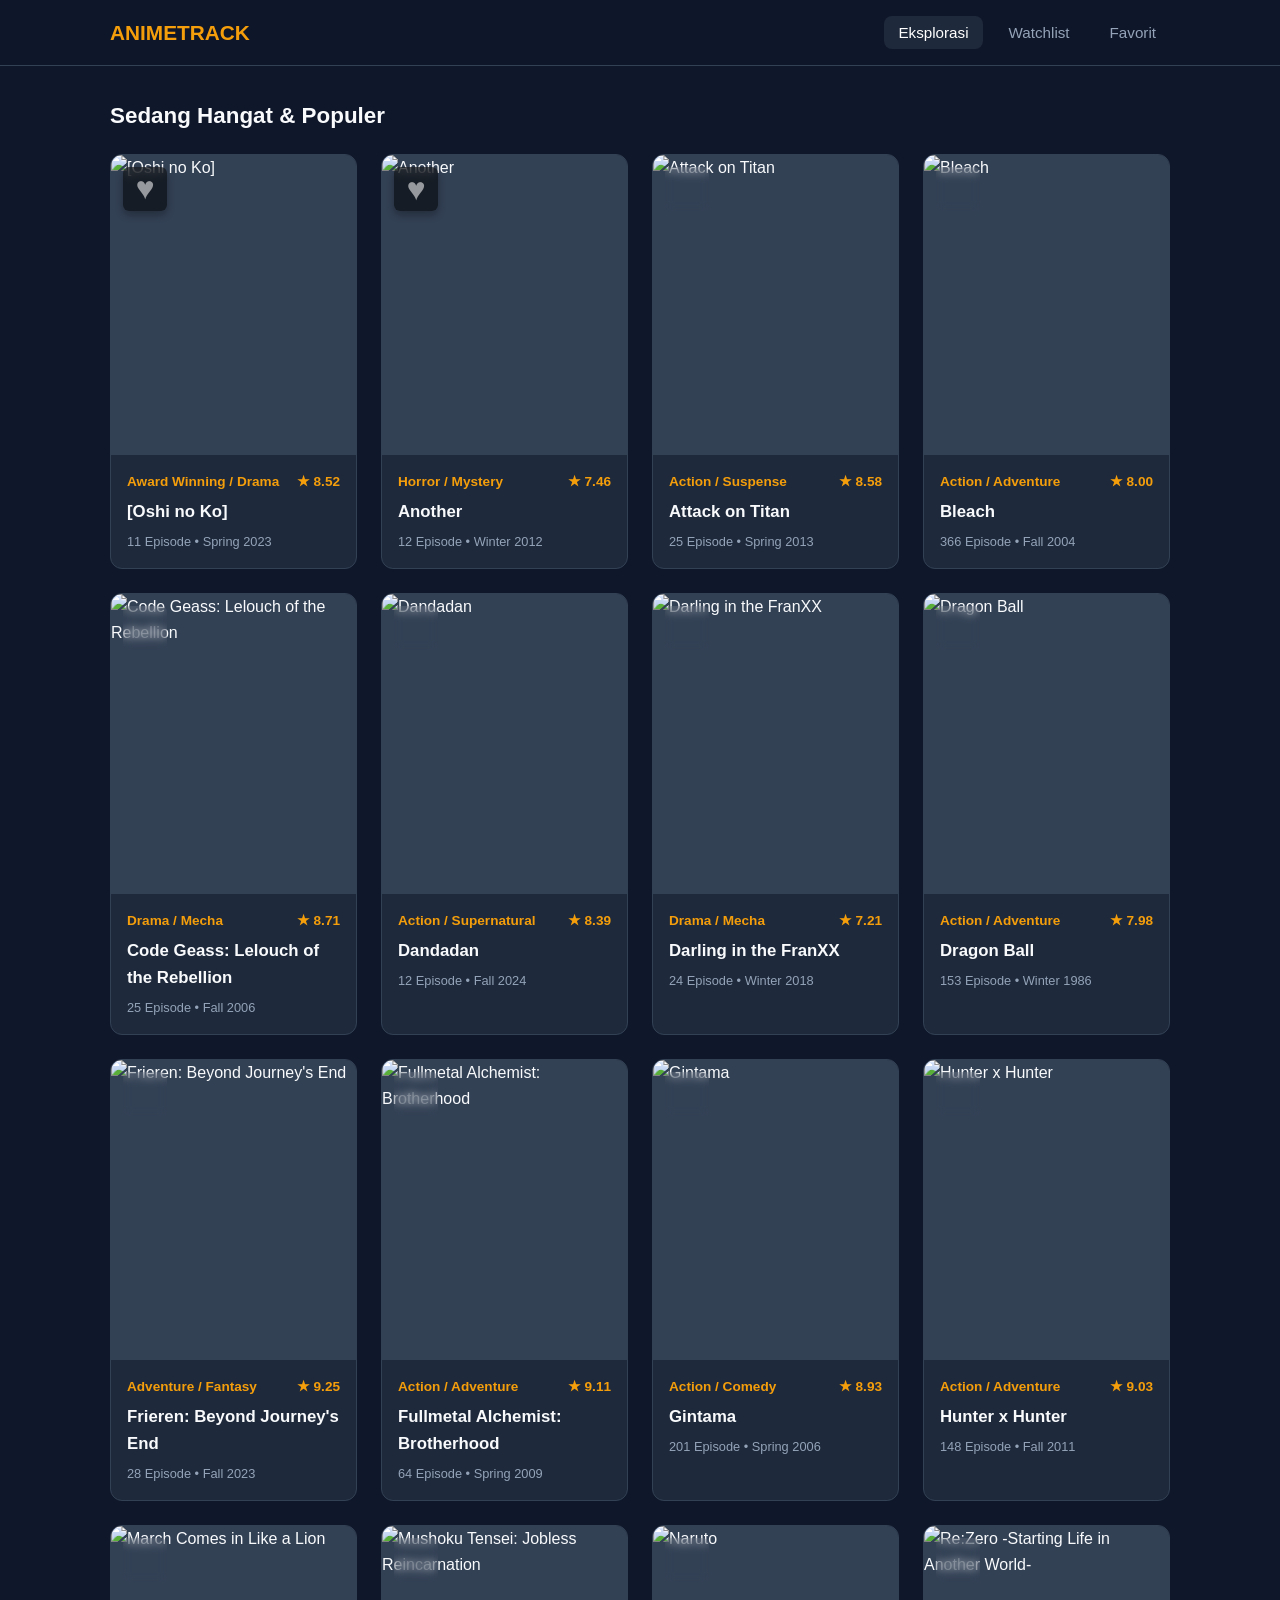
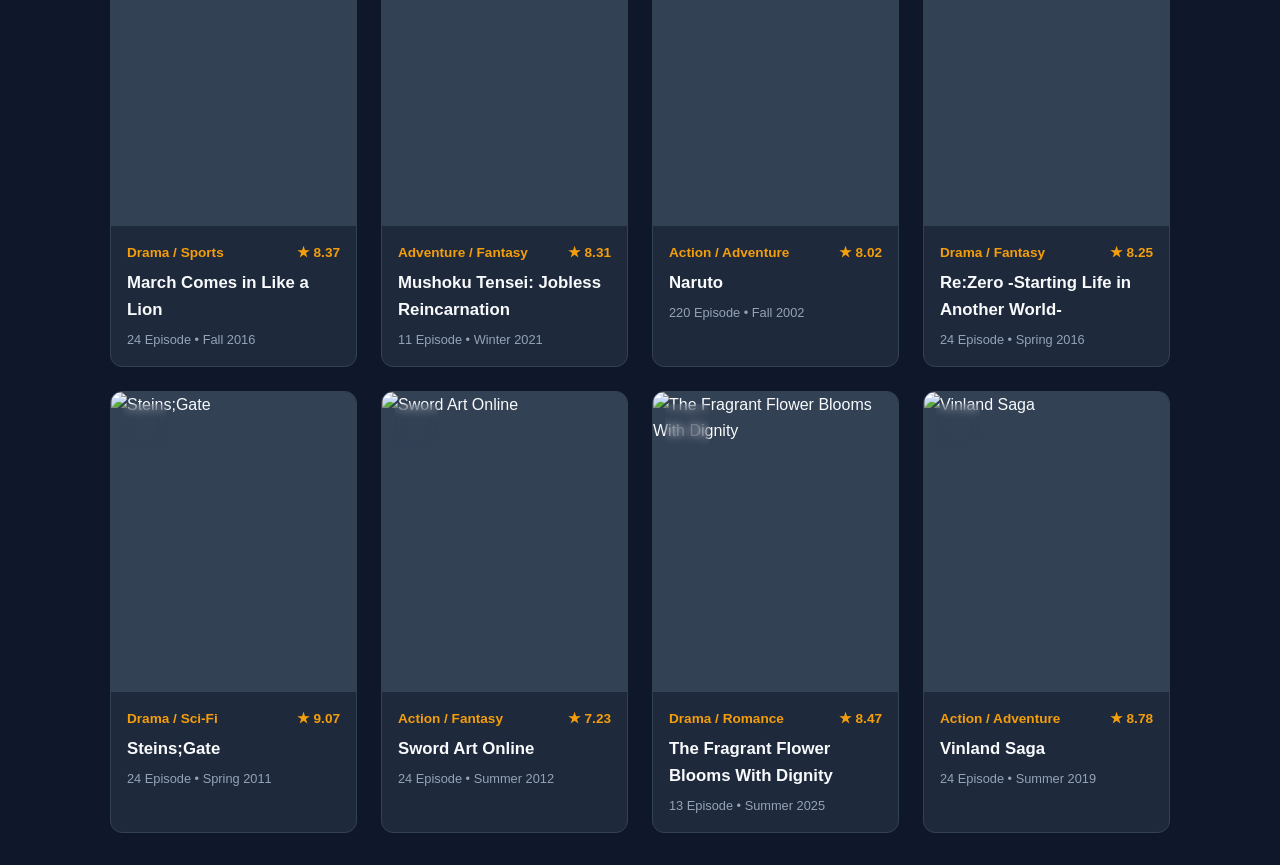
==== commit 09506616: "FINALLY KELAR" ====
--- a/watchlist-tracker/index.html
+++ b/watchlist-tracker/index.html
@@ -13,7 +13,7 @@
       <a href="index.html" class="nav-logo">ANIMETRACK</a>
       <ul class="nav-links">
         <li><a href="index.html" class="active">Eksplorasi</a></li>
-        <li><a href="watchlist.html">Watchlist Saya</a></li>
+        <li><a href="watchlist.html">Watchlist</a></li>
        <li><a href="favorite.html">Favorit</a></li>
       </ul>
     </div>
--- a/watchlist-tracker/css/style.css
+++ b/watchlist-tracker/css/style.css
@@ -141,63 +141,34 @@
   color: var(--text-muted);
 }
 
-<<<<<<< HEAD
 .badge-favorite {
   position: absolute;
   top: 12px;
-  left: 12px;                 
-=======
-/* Badge Favorit Melayang di Pojok Kanan Atas Gambar */
-.badge-favorite {
-  position: absolute;
-  top: 12px;
-  right: 12px;
->>>>>>> 8e6a8d94990522d9b48063bf9c4434ab3093edb1
-  z-index: 10;
+  left: 12px;
+  z-index: 2;
+
   display: flex;
   align-items: center;
   justify-content: center;
-<<<<<<< HEAD
-  width: 44px;                
+  width: 44px;
   height: 44px;
-  border-radius: 6px;          
+  border-radius: 6px;
   background: rgba(0, 0, 0, 0.7);
   backdrop-filter: blur(4px);
-  color: #b0b0b0;             
-  font-size: 32px;             
-  border: 1px solid rgba(255, 255, 255, 0.1);
+  color: #b0b0b0;
+  font-size: 32px;
   box-shadow: 0 4px 8px rgba(0, 0, 0, 0.4);
-  opacity: 0.7;               
+
+  opacity: 0.8;
   cursor: pointer;
   user-select: none;
   -webkit-user-select: none;
-  transition: opacity 0.2s ease, transform 0.2s ease, background 0.2s ease;
+  transition: opacity 0.2s ease, transform 0.2s ease;
 }
 
 .badge-favorite:hover {
+  opacity: 1;
   transform: scale(1.05);
-  background: rgba(0, 0, 0, 0.85);
-  opacity: 0.8;                  
-=======
-  width: 36px;
-  height: 36px;
-  border-radius: 50%;
-  background: rgba(15, 23, 42, 0.7);
-  backdrop-filter: blur(4px);
-  color: #f43f5e;
-  font-size: 20px;
-  border: 1px solid rgba(255, 255, 255, 0.15);
-  box-shadow: 0 4px 10px rgba(0, 0, 0, 0.3);
-  cursor: pointer;
-  user-select: none;
-  -webkit-user-select: none;
-  transition: transform 0.2s ease, background 0.2s ease;
-}
-
-.badge-favorite:hover {
-  transform: scale(1.15);
-  background: rgba(15, 23, 42, 0.9);
->>>>>>> 8e6a8d94990522d9b48063bf9c4434ab3093edb1
 }
 
 /* Detail Page Layout */
